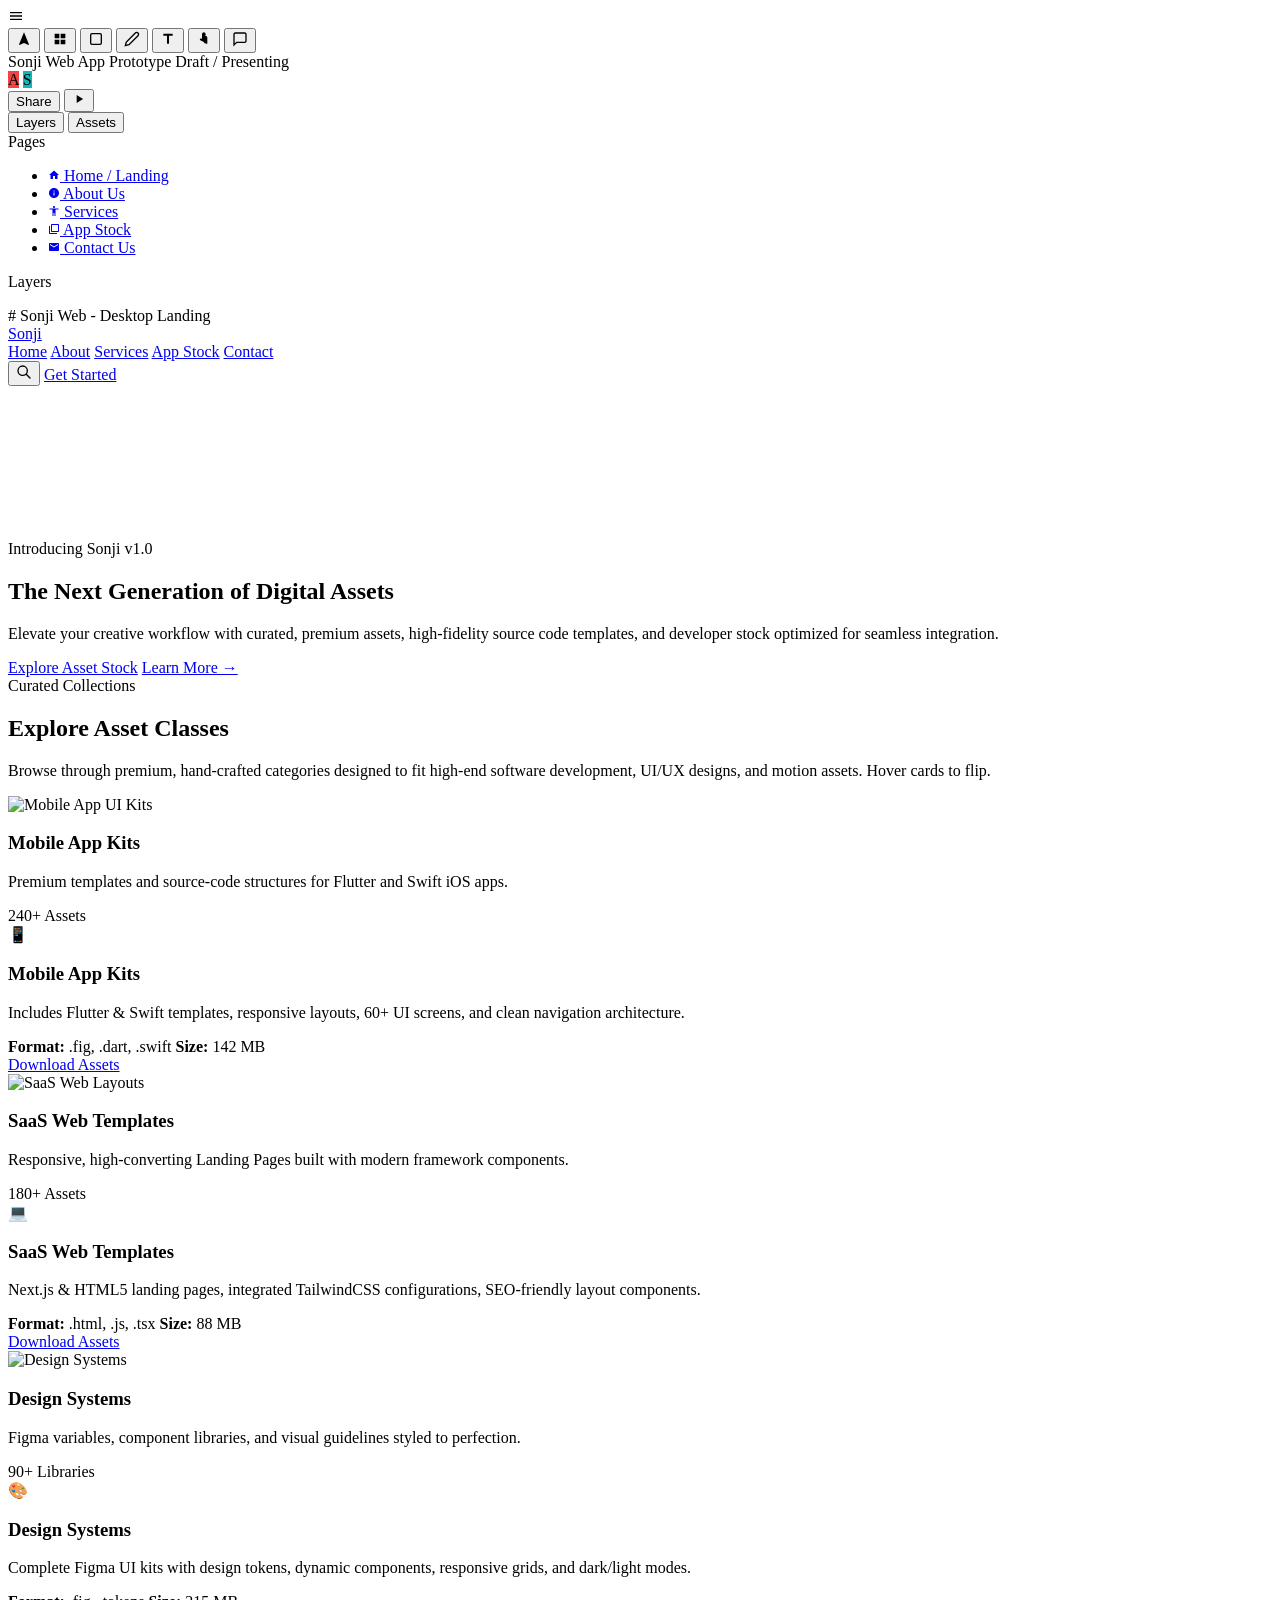
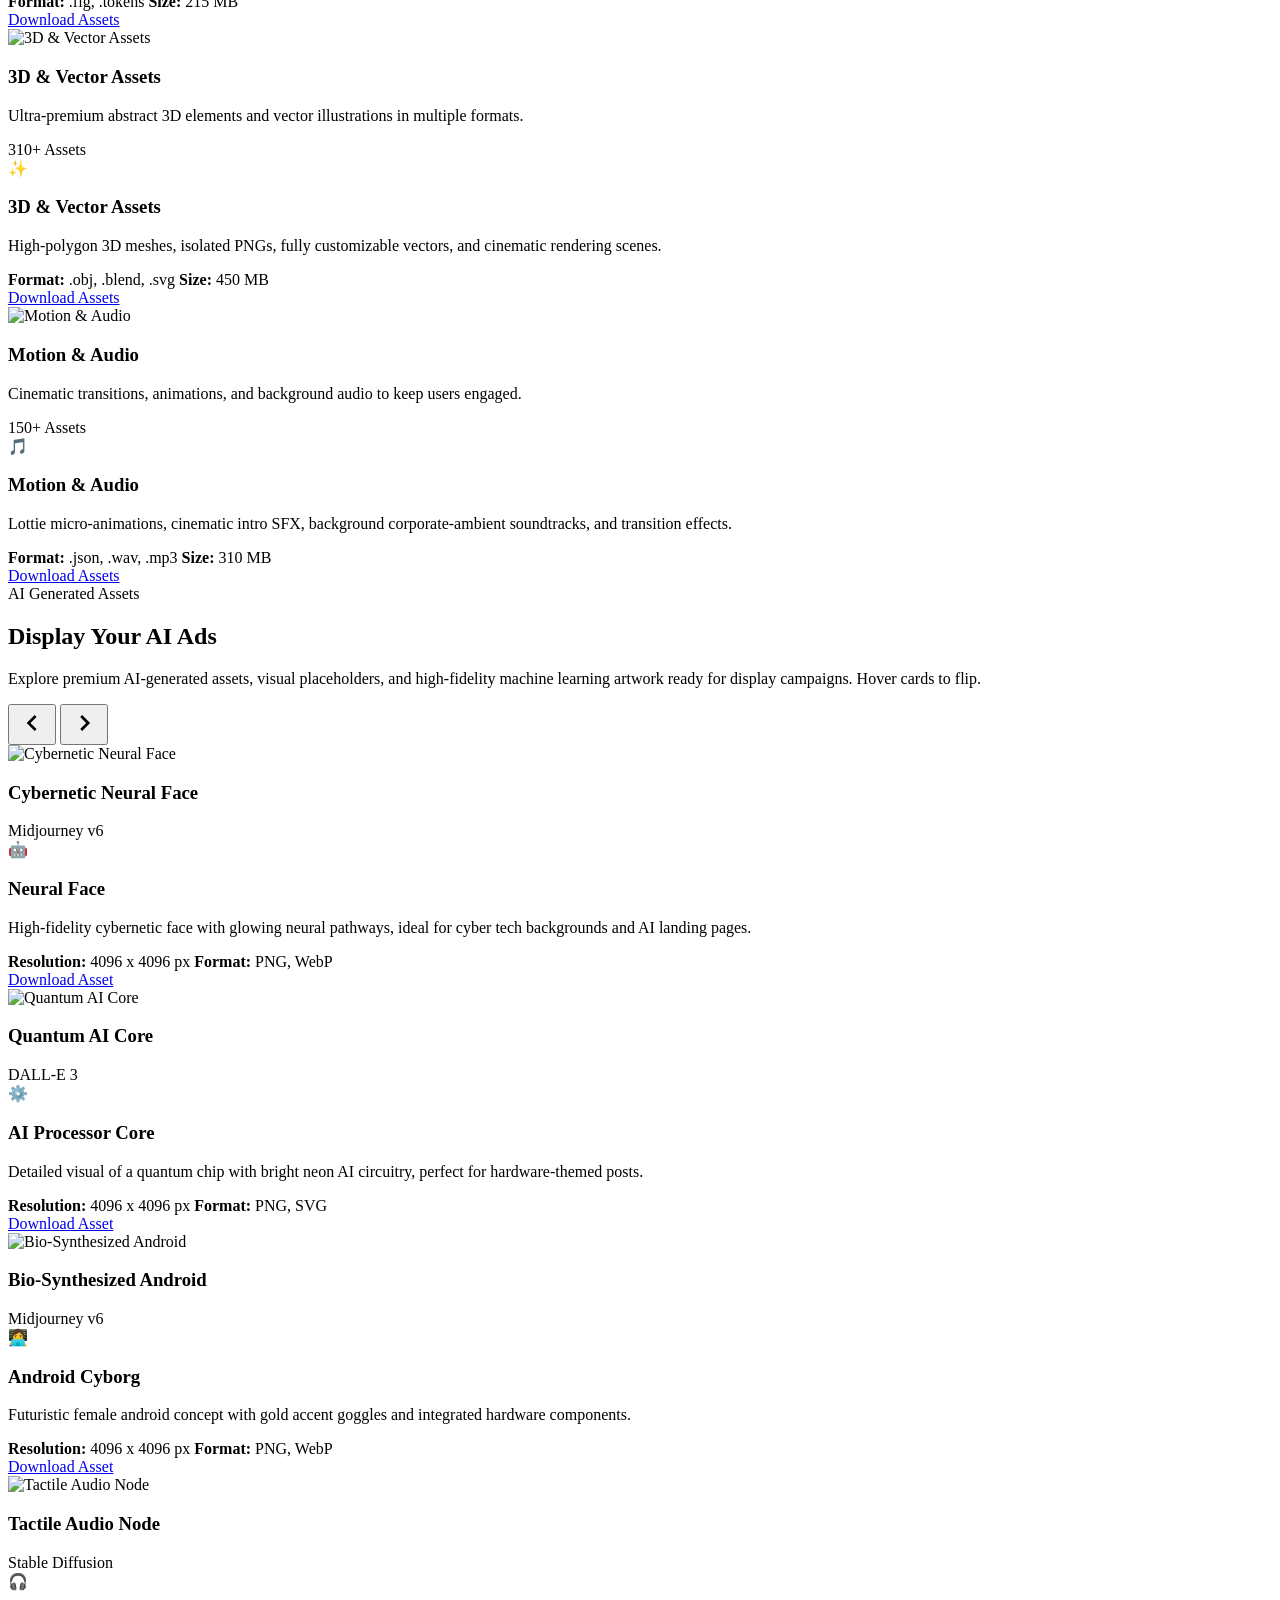
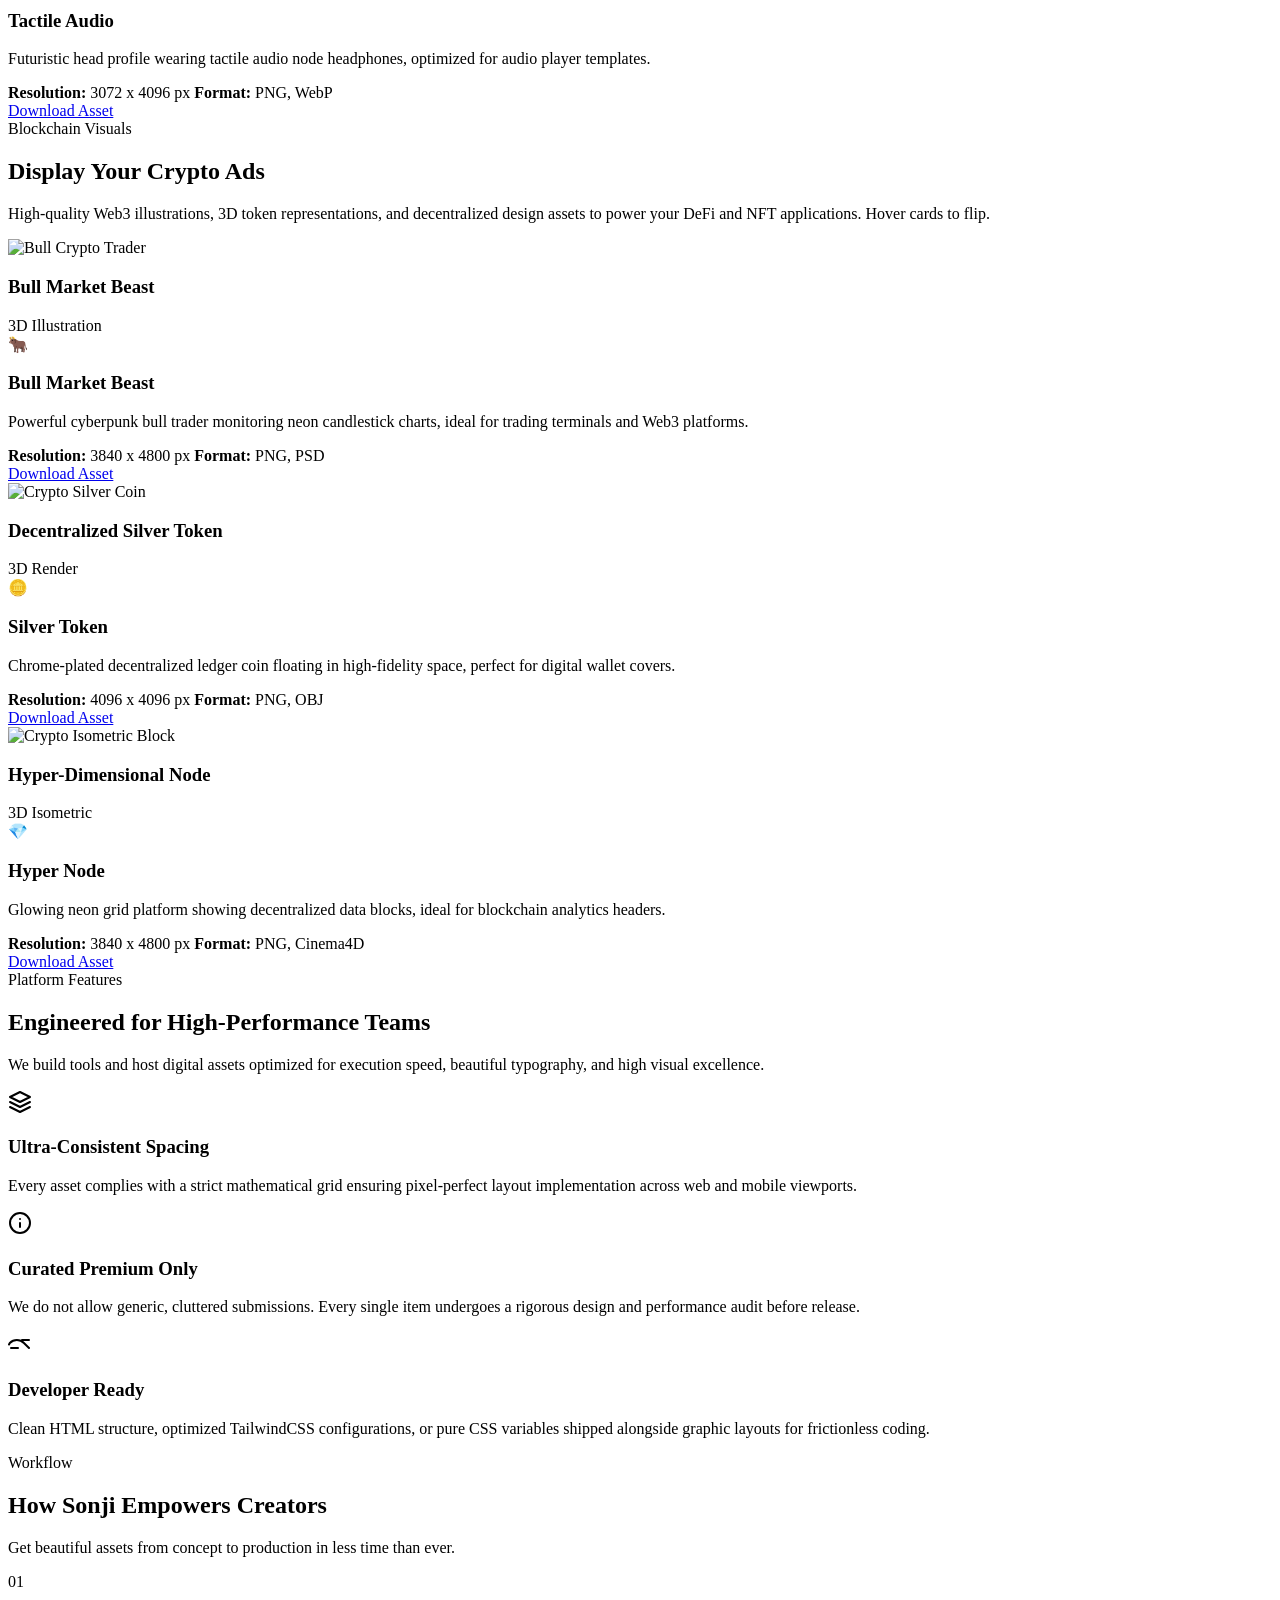
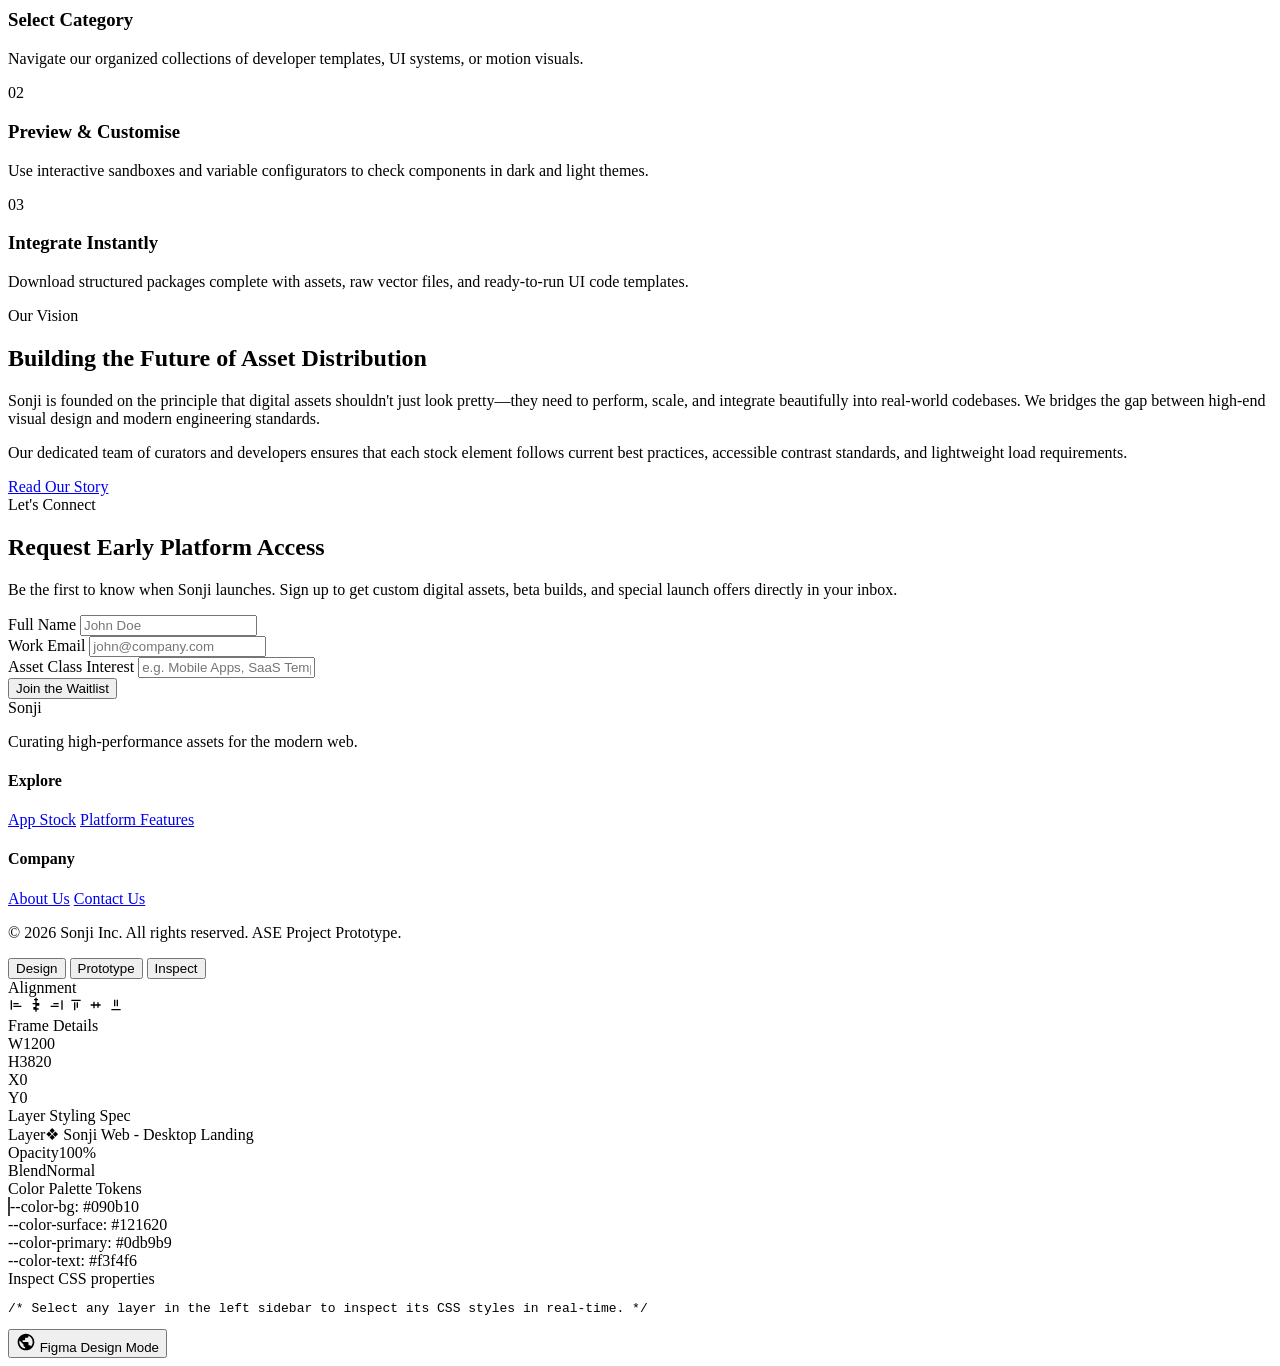
==== index.html @ d7f59715 "Add files via upload" ====
<!DOCTYPE html>
<html lang="en">
<head>
  <meta charset="UTF-8">
  <meta name="viewport" content="width=device-width, initial-scale=1.0">
  <title>Sonji — Premium Digital Stock & Asset Platform</title>
  <meta name="description" content="Sonji is a state-of-the-art digital stock and asset platform designed for modern creators, developers, and brands. Streamline your workflow with curated high-end assets.">
  <!-- Fonts -->
  <link rel="preconnect" href="https://fonts.googleapis.com">
  <link rel="preconnect" href="https://fonts.gstatic.com" crossorigin>
  <link href="https://fonts.googleapis.com/css2?family=Inter:wght@300;400;500;600&family=Outfit:wght@400;500;600;700&display=swap" rel="stylesheet">
  <!-- Stylesheet -->
  <link rel="stylesheet" href="assets/css/main.css">
</head>
<body>

  <!-- Figma Canvas Mode Container -->
  <div id="figma-container" class="figma-mode-disabled">
    
    <!-- Figma Top Toolbar -->
    <div class="figma-toolbar">
      <div class="figma-toolbar-left">
        <div class="figma-menu-icon" title="Main Menu">
          <svg viewBox="0 0 24 24" width="16" height="16" fill="currentColor"><path d="M3 18h18v-2H3v2zm0-5h18v-2H3v2zm0-7v2h18V6H3z"/></svg>
        </div>
        <div class="figma-tools">
          <button class="tool-btn active" title="Move (V)">
            <svg viewBox="0 0 24 24" width="16" height="16" fill="currentColor"><path d="M12 2L4.5 20.29l.71.71L12 18l6.79 3 .71-.71L12 2z"/></svg>
          </button>
          <button class="tool-btn" title="Region / Frame (F)">
            <svg viewBox="0 0 24 24" width="16" height="16" fill="currentColor"><path d="M4 4h7v7H4zm9 0h7v7h-7zm0 9h7v7h-7zm-9 0h7v7H4z"/></svg>
          </button>
          <button class="tool-btn" title="Rectangle (R)">
            <svg viewBox="0 0 24 24" width="16" height="16" stroke="currentColor" stroke-width="2" fill="none"><rect x="4" y="4" width="16" height="16" rx="2"/></svg>
          </button>
          <button class="tool-btn" title="Pen (P)">
            <svg viewBox="0 0 24 24" width="16" height="16" stroke="currentColor" stroke-width="2" fill="none"><path d="M17 3a2.828 2.828 0 1 1 4 4L7.5 20.5 2 22l1.5-5.5L17 3z"/></svg>
          </button>
          <button class="tool-btn" title="Text (T)">
            <svg viewBox="0 0 24 24" width="16" height="16" fill="currentColor"><path d="M5 4v3h5.5v12h3V7H19V4H5z"/></svg>
          </button>
          <button class="tool-btn" title="Hand (H)">
            <svg viewBox="0 0 24 24" width="16" height="16" fill="currentColor"><path d="M12 2a3 3 0 0 0-3 3v6.75l-1.25-.42a1.5 1.5 0 0 0-1.78.65 1.5 1.5 0 0 0 .53 2l4.5 2A6 6 0 0 0 17 19v-9a3 3 0 0 0-3-3 3 3 0 0 0-.25.01A3 3 0 0 0 12 2z"/></svg>
          </button>
          <button class="tool-btn" title="Add Comment (C)">
            <svg viewBox="0 0 24 24" width="16" height="16" stroke="currentColor" stroke-width="2" fill="none"><path d="M21 15a2 2 0 0 1-2 2H7l-4 4V5a2 2 0 0 1 2-2h14a2 2 0 0 1 2 2z"/></svg>
          </button>
        </div>
      </div>
      <div class="figma-toolbar-center">
        <span class="file-name">Sonji Web App Prototype</span>
        <span class="file-status">Draft / Presenting</span>
      </div>
      <div class="figma-toolbar-right">
        <div class="user-avatars">
          <span class="avatar-circle" style="background-color: #ef4444;">A</span>
          <span class="avatar-circle" style="background-color: #0db9b9;">S</span>
        </div>
        <button class="figma-btn share-btn">Share</button>
        <button class="figma-btn play-btn" id="play-mode-btn" title="Return to Live Site View">
          <svg viewBox="0 0 24 24" width="14" height="14" fill="currentColor"><path d="M8 5v14l11-7z"/></svg>
        </button>
      </div>
    </div>

    <!-- Figma Workspace -->
    <div class="figma-workspace">
      <!-- Left Sidebar: Layers & Pages -->
      <aside class="figma-sidebar left-sidebar">
        <div class="sidebar-tabs">
          <button class="tab-btn active">Layers</button>
          <button class="tab-btn">Assets</button>
        </div>
        <div class="sidebar-content">
          <div class="pages-list-container">
            <div class="sidebar-header">Pages</div>
            <ul class="pages-list">
              <li>
                <a href="index.html" class="page-link active">
                  <svg viewBox="0 0 24 24" width="12" height="12" fill="currentColor"><path d="M10 20v-6h4v6h5v-8h3L12 3 2 12h3v8z"/></svg>
                  Home / Landing
                </a>
              </li>
              <li>
                <a href="about.html" class="page-link">
                  <svg viewBox="0 0 24 24" width="12" height="12" fill="currentColor"><path d="M12 2C6.48 2 2 6.48 2 12s4.48 10 10 10 10-4.48 10-10S17.52 2 12 2zm1 15h-2v-6h2v6zm0-8h-2V7h2v2z"/></svg>
                  About Us
                </a>
              </li>
              <li>
                <a href="services.html" class="page-link">
                  <svg viewBox="0 0 24 24" width="12" height="12" fill="currentColor"><path d="M12 2c1.1 0 2 .9 2 2s-.9 2-2 2-2-.9-2-2 .9-2 2-2zm9 7h-6v13h-2v-6h-2v6H9V9H3V7h18v2z"/></svg>
                  Services
                </a>
              </li>
              <li>
                <a href="categories.html" class="page-link">
                  <svg viewBox="0 0 24 24" width="12" height="12" fill="currentColor"><path d="M4 6H2v14c0 1.1.9 2 2 2h14v-2H4V6zm16-4H8c-1.1 0-2 .9-2 2v12c0 1.1.9 2 2 2h12c1.1 0 2-.9 2-2V4c0-1.1-.9-2-2-2zm0 14H8V4h12v12z"/></svg>
                  App Stock
                </a>
              </li>
              <li>
                <a href="contact.html" class="page-link">
                  <svg viewBox="0 0 24 24" width="12" height="12" fill="currentColor"><path d="M20 4H4c-1.1 0-1.99.9-1.99 2L2 18c0 1.1.9 2 2 2h16c1.1 0 2-.9 2-2V6c0-1.1-.9-2-2-2zm0 4l-8 5-8-5V6l8 5 8-5v2z"/></svg>
                  Contact Us
                </a>
              </li>
            </ul>
          </div>
          
          <div class="layers-list-container">
            <div class="sidebar-header">Layers</div>
            <ul class="layers-list" id="layers-list">
              <!-- Rendered dynamically by javascript -->
            </ul>
          </div>
        </div>
      </aside>

      <!-- Central Figma Canvas Area -->
      <main class="figma-canvas" id="figma-canvas">
        <div class="canvas-grid-overlay"></div>
        
        <!-- Figma Frame Node -->
        <div class="figma-frame-node" id="desktop-frame">
          <div class="figma-frame-label">
            <span class="frame-icon">#</span>
            <span class="frame-text">Sonji Web - Desktop Landing</span>
          </div>
          
          <!-- Web Viewport inside the Figma frame -->
          <div class="website-viewport">

            <!-- Header -->
            <header>
              <div class="container nav-container">
                <div class="logo">
                  <a href="index.html" class="logo-link">
                    <span class="logo-dot"></span>
                    Sonji
                  </a>
                </div>
                <nav>
                  <a href="index.html" class="active">Home</a>
                  <a href="about.html">About</a>
                  <a href="services.html">Services</a>
                  <a href="categories.html">App Stock</a>
                  <a href="contact.html">Contact</a>
                </nav>
                <div class="header-actions">
                  <button class="btn btn-secondary btn-sm search-btn" aria-label="Search">
                    <svg class="icon" viewBox="0 0 24 24" width="16" height="16"><path fill="none" stroke="currentColor" stroke-linecap="round" stroke-linejoin="round" stroke-width="2" d="m21 21-6-6m2-5a7 7 0 1 1-14 0 7 7 0 0 1 14 0Z"/></svg>
                  </button>
                  <a href="contact.html" class="btn btn-sm">Get Started</a>
                </div>
              </div>
            </header>

            <!-- Hero Section -->
            <section class="hero-section" id="hero-section">
              <div class="hero-sticky-container">
                <canvas id="exploded-canvas" class="hero-canvas-bg"></canvas>
                <div class="hero-overlay"></div>
                <div class="container hero-container">
                  <span class="badge">Introducing Sonji v1.0</span>
                  <h1 class="hero-title">The Next Generation of Digital Assets</h1>
                  <p class="hero-subtitle">Elevate your creative workflow with curated, premium assets, high-fidelity source code templates, and developer stock optimized for seamless integration.</p>
                  <div class="hero-ctas">
                    <a href="categories.html" class="btn">Explore Asset Stock</a>
                    <a href="about.html" class="btn btn-secondary">Learn More &rarr;</a>
                  </div>
                </div>
              </div>
            </section>


            <!-- Category Section (3D Flippable Cards) -->
            <section id="categories" class="categories-section">
              <div class="container">
                <div class="section-header">
                  <span class="section-tag">Curated Collections</span>
                  <h2>Explore Asset Classes</h2>
                  <p class="section-desc">Browse through premium, hand-crafted categories designed to fit high-end software development, UI/UX designs, and motion assets. <span class="accent-text">Hover cards to flip.</span></p>
                </div>
                
                <div class="categories-grid">
                  <!-- Card 1 -->
                  <div class="category-card flip-card">
                    <div class="flip-card-inner">
                      <div class="flip-card-front">
                        <div class="card-img-wrapper">
                          <img src="assets/images/cat_card_1.png" alt="Mobile App UI Kits">
                        </div>
                        <div class="card-content">
                          <h3>Mobile App Kits</h3>
                          <p>Premium templates and source-code structures for Flutter and Swift iOS apps.</p>
                          <span class="card-badge">240+ Assets</span>
                        </div>
                      </div>
                      <div class="flip-card-back">
                        <div class="back-content">
                          <div class="back-icon">📱</div>
                          <h3>Mobile App Kits</h3>
                          <p class="back-details">Includes Flutter & Swift templates, responsive layouts, 60+ UI screens, and clean navigation architecture.</p>
                          <div class="back-stats">
                            <span><strong>Format:</strong> .fig, .dart, .swift</span>
                            <span><strong>Size:</strong> 142 MB</span>
                          </div>
                          <a href="contact.html" class="btn btn-sm">Download Assets</a>
                        </div>
                      </div>
                    </div>
                  </div>
                  
                  <!-- Card 2 -->
                  <div class="category-card flip-card">
                    <div class="flip-card-inner">
                      <div class="flip-card-front">
                        <div class="card-img-wrapper">
                          <img src="assets/images/cat_card_2.png" alt="SaaS Web Layouts">
                        </div>
                        <div class="card-content">
                          <h3>SaaS Web Templates</h3>
                          <p>Responsive, high-converting Landing Pages built with modern framework components.</p>
                          <span class="card-badge">180+ Assets</span>
                        </div>
                      </div>
                      <div class="flip-card-back">
                        <div class="back-content">
                          <div class="back-icon">💻</div>
                          <h3>SaaS Web Templates</h3>
                          <p class="back-details">Next.js & HTML5 landing pages, integrated TailwindCSS configurations, SEO-friendly layout components.</p>
                          <div class="back-stats">
                            <span><strong>Format:</strong> .html, .js, .tsx</span>
                            <span><strong>Size:</strong> 88 MB</span>
                          </div>
                          <a href="contact.html" class="btn btn-sm">Download Assets</a>
                        </div>
                      </div>
                    </div>
                  </div>
                  
                  <!-- Card 3 -->
                  <div class="category-card flip-card">
                    <div class="flip-card-inner">
                      <div class="flip-card-front">
                        <div class="card-img-wrapper">
                          <img src="assets/images/cat_card_3.png" alt="Design Systems">
                        </div>
                        <div class="card-content">
                          <h3>Design Systems</h3>
                          <p>Figma variables, component libraries, and visual guidelines styled to perfection.</p>
                          <span class="card-badge">90+ Libraries</span>
                        </div>
                      </div>
                      <div class="flip-card-back">
                        <div class="back-content">
                          <div class="back-icon">🎨</div>
                          <h3>Design Systems</h3>
                          <p class="back-details">Complete Figma UI kits with design tokens, dynamic components, responsive grids, and dark/light modes.</p>
                          <div class="back-stats">
                            <span><strong>Format:</strong> .fig, .tokens</span>
                            <span><strong>Size:</strong> 215 MB</span>
                          </div>
                          <a href="contact.html" class="btn btn-sm">Download Assets</a>
                        </div>
                      </div>
                    </div>
                  </div>
                  
                  <!-- Card 4 -->
                  <div class="category-card flip-card">
                    <div class="flip-card-inner">
                      <div class="flip-card-front">
                        <div class="card-img-wrapper">
                          <img src="assets/images/cat_card_4.png" alt="3D & Vector Assets">
                        </div>
                        <div class="card-content">
                          <h3>3D & Vector Assets</h3>
                          <p>Ultra-premium abstract 3D elements and vector illustrations in multiple formats.</p>
                          <span class="card-badge">310+ Assets</span>
                        </div>
                      </div>
                      <div class="flip-card-back">
                        <div class="back-content">
                          <div class="back-icon">✨</div>
                          <h3>3D & Vector Assets</h3>
                          <p class="back-details">High-polygon 3D meshes, isolated PNGs, fully customizable vectors, and cinematic rendering scenes.</p>
                          <div class="back-stats">
                            <span><strong>Format:</strong> .obj, .blend, .svg</span>
                            <span><strong>Size:</strong> 450 MB</span>
                          </div>
                          <a href="contact.html" class="btn btn-sm">Download Assets</a>
                        </div>
                      </div>
                    </div>
                  </div>

                  <!-- Card 5 -->
                  <div class="category-card flip-card">
                    <div class="flip-card-inner">
                      <div class="flip-card-front">
                        <div class="card-img-wrapper">
                          <img src="assets/images/cat_card_5.png" alt="Motion & Audio">
                        </div>
                        <div class="card-content">
                          <h3>Motion & Audio</h3>
                          <p>Cinematic transitions, animations, and background audio to keep users engaged.</p>
                          <span class="card-badge">150+ Assets</span>
                        </div>
                      </div>
                      <div class="flip-card-back">
                        <div class="back-content">
                          <div class="back-icon">🎵</div>
                          <h3>Motion & Audio</h3>
                          <p class="back-details">Lottie micro-animations, cinematic intro SFX, background corporate-ambient soundtracks, and transition effects.</p>
                          <div class="back-stats">
                            <span><strong>Format:</strong> .json, .wav, .mp3</span>
                            <span><strong>Size:</strong> 310 MB</span>
                          </div>
                          <a href="contact.html" class="btn btn-sm">Download Assets</a>
                        </div>
                      </div>
                    </div>
                  </div>
                </div>
              </div>
            </section>

            <!-- AI Ads Showcase Section -->
            <section id="ai-ads-section" class="ai-ads-section">
              <div class="container">
                <div class="section-header">
                  <span class="section-tag">AI Generated Assets</span>
                  <h2>Display Your AI Ads</h2>
                  <p class="section-desc">Explore premium AI-generated assets, visual placeholders, and high-fidelity machine learning artwork ready for display campaigns. <span class="accent-text">Hover cards to flip.</span></p>
                </div>

                <div class="carousel-wrapper" id="ai-carousel">
                  <button class="carousel-btn prev-btn" aria-label="Previous">
                    <svg viewBox="0 0 24 24" width="32" height="32" fill="currentColor"><path d="M15.41 7.41L14 6l-6 6 6 6 1.41-1.41L10.83 12z"/></svg>
                  </button>
                  <button class="carousel-btn next-btn" aria-label="Next">
                    <svg viewBox="0 0 24 24" width="32" height="32" fill="currentColor"><path d="M10.59 6L9.17 7.41 13.58 12l-4.41 4.59L10.59 18l6-6z"/></svg>
                  </button>
                  <div class="carousel-track">
                  <!-- Card 1 -->
                  <div class="carousel-slide">
                    <div class="ad-card flip-card">
                    <div class="flip-card-inner">
                      <div class="flip-card-front">
                        <div class="ad-img-wrapper">
                          <img src="assets/images/ai_ad_1.png" alt="Cybernetic Neural Face">
                        </div>
                        <div class="ad-content">
                          <h3>Cybernetic Neural Face</h3>
                          <span class="card-badge">Midjourney v6</span>
                        </div>
                      </div>
                      <div class="flip-card-back">
                        <div class="back-content">
                          <div class="back-icon">🤖</div>
                          <h3>Neural Face</h3>
                          <p class="back-details">High-fidelity cybernetic face with glowing neural pathways, ideal for cyber tech backgrounds and AI landing pages.</p>
                          <div class="back-stats">
                            <span><strong>Resolution:</strong> 4096 x 4096 px</span>
                            <span><strong>Format:</strong> PNG, WebP</span>
                          </div>
                          <a href="contact.html" class="btn btn-sm">Download Asset</a>
                        </div>
                      </div>
                    </div>
                  </div>

                  </div>
                  <!-- Card 2 -->
                  <div class="carousel-slide">
                    <div class="ad-card flip-card">
                    <div class="flip-card-inner">
                      <div class="flip-card-front">
                        <div class="ad-img-wrapper">
                          <img src="assets/images/ai_ad_2.png" alt="Quantum AI Core">
                        </div>
                        <div class="ad-content">
                          <h3>Quantum AI Core</h3>
                          <span class="card-badge">DALL-E 3</span>
                        </div>
                      </div>
                      <div class="flip-card-back">
                        <div class="back-content">
                          <div class="back-icon">⚙️</div>
                          <h3>AI Processor Core</h3>
                          <p class="back-details">Detailed visual of a quantum chip with bright neon AI circuitry, perfect for hardware-themed posts.</p>
                          <div class="back-stats">
                            <span><strong>Resolution:</strong> 4096 x 4096 px</span>
                            <span><strong>Format:</strong> PNG, SVG</span>
                          </div>
                          <a href="contact.html" class="btn btn-sm">Download Asset</a>
                        </div>
                      </div>
                    </div>
                  </div>

                  </div>
                  <!-- Card 3 -->
                  <div class="carousel-slide">
                    <div class="ad-card flip-card">
                    <div class="flip-card-inner">
                      <div class="flip-card-front">
                        <div class="ad-img-wrapper">
                          <img src="assets/images/ai_ad_3.png" alt="Bio-Synthesized Android">
                        </div>
                        <div class="ad-content">
                          <h3>Bio-Synthesized Android</h3>
                          <span class="card-badge">Midjourney v6</span>
                        </div>
                      </div>
                      <div class="flip-card-back">
                        <div class="back-content">
                          <div class="back-icon">👩‍💻</div>
                          <h3>Android Cyborg</h3>
                          <p class="back-details">Futuristic female android concept with gold accent goggles and integrated hardware components.</p>
                          <div class="back-stats">
                            <span><strong>Resolution:</strong> 4096 x 4096 px</span>
                            <span><strong>Format:</strong> PNG, WebP</span>
                          </div>
                          <a href="contact.html" class="btn btn-sm">Download Asset</a>
                        </div>
                      </div>
                    </div>
                  </div>

                  </div>
                  <!-- Card 4 -->
                  <div class="carousel-slide">
                    <div class="ad-card flip-card">
                    <div class="flip-card-inner">
                      <div class="flip-card-front">
                        <div class="ad-img-wrapper">
                          <img src="assets/images/ai_ad_4.png" alt="Tactile Audio Node">
                        </div>
                        <div class="ad-content">
                          <h3>Tactile Audio Node</h3>
                          <span class="card-badge">Stable Diffusion</span>
                        </div>
                      </div>
                      <div class="flip-card-back">
                        <div class="back-content">
                          <div class="back-icon">🎧</div>
                          <h3>Tactile Audio</h3>
                          <p class="back-details">Futuristic head profile wearing tactile audio node headphones, optimized for audio player templates.</p>
                          <div class="back-stats">
                            <span><strong>Resolution:</strong> 3072 x 4096 px</span>
                            <span><strong>Format:</strong> PNG, WebP</span>
                          </div>
                          <a href="contact.html" class="btn btn-sm">Download Asset</a>
                        </div>
                      </div>
                    </div>
                  </div>
                  </div>
                </div>
              </div>
            </section>

            <!-- Crypto Ads Showcase Section -->
            <section id="crypto-ads-section" class="crypto-ads-section">
              <div class="container">
                <div class="section-header">
                  <span class="section-tag">Blockchain Visuals</span>
                  <h2>Display Your Crypto Ads</h2>
                  <p class="section-desc">High-quality Web3 illustrations, 3D token representations, and decentralized design assets to power your DeFi and NFT applications. <span class="accent-text">Hover cards to flip.</span></p>
                </div>

                <div class="marquee-wrapper" id="crypto-marquee">
                  <div class="marquee-track">
                  <!-- Card 1 -->
                  <div class="ad-card flip-card">
                    <div class="flip-card-inner">
                      <div class="flip-card-front">
                        <div class="ad-img-wrapper">
                          <img src="assets/images/crypto_ad_1.png" alt="Bull Crypto Trader">
                        </div>
                        <div class="ad-content">
                          <h3>Bull Market Beast</h3>
                          <span class="card-badge">3D Illustration</span>
                        </div>
                      </div>
                      <div class="flip-card-back">
                        <div class="back-content">
                          <div class="back-icon">🐂</div>
                          <h3>Bull Market Beast</h3>
                          <p class="back-details">Powerful cyberpunk bull trader monitoring neon candlestick charts, ideal for trading terminals and Web3 platforms.</p>
                          <div class="back-stats">
                            <span><strong>Resolution:</strong> 3840 x 4800 px</span>
                            <span><strong>Format:</strong> PNG, PSD</span>
                          </div>
                          <a href="contact.html" class="btn btn-sm">Download Asset</a>
                        </div>
                      </div>
                    </div>
                  </div>

                  <!-- Card 2 -->
                  <div class="ad-card flip-card">
                    <div class="flip-card-inner">
                      <div class="flip-card-front">
                        <div class="ad-img-wrapper">
                          <img src="assets/images/crypto_ad_2.png" alt="Crypto Silver Coin">
                        </div>
                        <div class="ad-content">
                          <h3>Decentralized Silver Token</h3>
                          <span class="card-badge">3D Render</span>
                        </div>
                      </div>
                      <div class="flip-card-back">
                        <div class="back-content">
                          <div class="back-icon">🪙</div>
                          <h3>Silver Token</h3>
                          <p class="back-details">Chrome-plated decentralized ledger coin floating in high-fidelity space, perfect for digital wallet covers.</p>
                          <div class="back-stats">
                            <span><strong>Resolution:</strong> 4096 x 4096 px</span>
                            <span><strong>Format:</strong> PNG, OBJ</span>
                          </div>
                          <a href="contact.html" class="btn btn-sm">Download Asset</a>
                        </div>
                      </div>
                    </div>
                  </div>

                  <!-- Card 3 -->
                  <div class="ad-card flip-card">
                    <div class="flip-card-inner">
                      <div class="flip-card-front">
                        <div class="ad-img-wrapper">
                          <img src="assets/images/crypto_ad_3.png" alt="Crypto Isometric Block">
                        </div>
                        <div class="ad-content">
                          <h3>Hyper-Dimensional Node</h3>
                          <span class="card-badge">3D Isometric</span>
                        </div>
                      </div>
                      <div class="flip-card-back">
                        <div class="back-content">
                          <div class="back-icon">💎</div>
                          <h3>Hyper Node</h3>
                          <p class="back-details">Glowing neon grid platform showing decentralized data blocks, ideal for blockchain analytics headers.</p>
                          <div class="back-stats">
                            <span><strong>Resolution:</strong> 3840 x 4800 px</span>
                            <span><strong>Format:</strong> PNG, Cinema4D</span>
                          </div>
                          <a href="contact.html" class="btn btn-sm">Download Asset</a>
                        </div>
                      </div>
                    </div>
                  </div>
                  </div>
                </div>
              </div>
            </section>

            <!-- Features / Services Section -->
            <section id="features-section" class="features-section">
              <div class="container">
                <div class="section-header">
                  <span class="section-tag">Platform Features</span>
                  <h2>Engineered for High-Performance Teams</h2>
                  <p class="section-desc">We build tools and host digital assets optimized for execution speed, beautiful typography, and high visual excellence.</p>
                </div>

                <div class="features-grid">
                  <!-- Feature 1 -->
                  <div class="feature-card">
                    <div class="feature-icon">
                      <svg viewBox="0 0 24 24" width="24" height="24" stroke="currentColor" stroke-width="2" fill="none" stroke-linecap="round" stroke-linejoin="round"><polygon points="12 2 2 7 12 12 22 7 12 2"></polygon><polyline points="2 17 12 22 22 17"></polyline><polyline points="2 12 12 17 22 12"></polyline></svg>
                    </div>
                    <h3>Ultra-Consistent Spacing</h3>
                    <p>Every asset complies with a strict mathematical grid ensuring pixel-perfect layout implementation across web and mobile viewports.</p>
                  </div>

                  <!-- Feature 2 -->
                  <div class="feature-card">
                    <div class="feature-icon">
                      <svg viewBox="0 0 24 24" width="24" height="24" stroke="currentColor" stroke-width="2" fill="none" stroke-linecap="round" stroke-linejoin="round"><path d="M12 22C17.5228 22 22 17.5228 22 12C22 6.47715 17.5228 2 12 2C6.47715 2 2 6.47715 2 12C2 17.5228 6.47715 22 12 22Z"></path><path d="M12 16V12"></path><path d="M12 8H12.01"></path></svg>
                    </div>
                    <h3>Curated Premium Only</h3>
                    <p>We do not allow generic, cluttered submissions. Every single item undergoes a rigorous design and performance audit before release.</p>
                  </div>

                  <!-- Feature 3 -->
                  <div class="feature-card">
                    <div class="feature-icon">
                      <svg viewBox="0 0 24 24" width="24" height="24" stroke="currentColor" stroke-width="2" fill="none" stroke-linecap="round" stroke-linejoin="round"><path d="m21 16-5.07-5.07a10 10 0 0 0-14.12 0L1 12.5"></path><path d="M10 16H3"></path><path d="M14 8h7"></path></svg>
                    </div>
                    <h3>Developer Ready</h3>
                    <p>Clean HTML structure, optimized TailwindCSS configurations, or pure CSS variables shipped alongside graphic layouts for frictionless coding.</p>
                  </div>
                </div>
              </div>
            </section>

            <!-- How It Works Section -->
            <section id="how-it-works-section" class="how-it-works-section">
              <div class="container">
                <div class="section-header">
                  <span class="section-tag">Workflow</span>
                  <h2>How Sonji Empowers Creators</h2>
                  <p class="section-desc">Get beautiful assets from concept to production in less time than ever.</p>
                </div>

                <div class="steps-flow">
                  <!-- Step 1 -->
                  <div class="step-item">
                    <div class="step-number">01</div>
                    <div class="step-info">
                      <h3>Select Category</h3>
                      <p>Navigate our organized collections of developer templates, UI systems, or motion visuals.</p>
                    </div>
                  </div>

                  <!-- Step 2 -->
                  <div class="step-item">
                    <div class="step-number">02</div>
                    <div class="step-info">
                      <h3>Preview & Customise</h3>
                      <p>Use interactive sandboxes and variable configurators to check components in dark and light themes.</p>
                    </div>
                  </div>

                  <!-- Step 3 -->
                  <div class="step-item">
                    <div class="step-number">03</div>
                    <div class="step-info">
                      <h3>Integrate Instantly</h3>
                      <p>Download structured packages complete with assets, raw vector files, and ready-to-run UI code templates.</p>
                    </div>
                  </div>
                </div>
              </div>
            </section>

            <!-- About / Info Section -->
            <section id="about-info-section" class="about-info-section">
              <div class="container info-grid">
                <div class="info-content">
                  <span class="section-tag">Our Vision</span>
                  <h2>Building the Future of Asset Distribution</h2>
                  <p>Sonji is founded on the principle that digital assets shouldn't just look pretty—they need to perform, scale, and integrate beautifully into real-world codebases. We bridges the gap between high-end visual design and modern engineering standards.</p>
                  <p>Our dedicated team of curators and developers ensures that each stock element follows current best practices, accessible contrast standards, and lightweight load requirements.</p>
                  <a href="about.html" class="btn btn-secondary">Read Our Story</a>
                </div>
                <div class="info-visual">
                  <div class="dashboard-preview">
                    <div class="db-header">
                      <span class="db-dot red"></span>
                      <span class="db-dot yellow"></span>
                      <span class="db-dot green"></span>
                    </div>
                    <div class="db-body">
                      <div class="db-line short"></div>
                      <div class="db-line long"></div>
                      <div class="db-line medium"></div>
                      <div class="db-grid">
                        <div class="db-box"></div>
                        <div class="db-box"></div>
                      </div>
                    </div>
                  </div>
                </div>
              </div>
            </section>

            <!-- Contact / Lead CTA Section -->
            <section id="contact-section" class="contact-section">
              <div class="container contact-container">
                <div class="contact-header">
                  <span class="section-tag">Let's Connect</span>
                  <h2>Request Early Platform Access</h2>
                  <p>Be the first to know when Sonji launches. Sign up to get custom digital assets, beta builds, and special launch offers directly in your inbox.</p>
                </div>

                <form class="contact-form" onsubmit="event.preventDefault(); alert('Lead Form Submissions are disabled in Phase 1.');">
                  <div class="form-row">
                    <div class="form-group">
                      <label for="name">Full Name</label>
                      <input type="text" id="name" placeholder="John Doe" required>
                    </div>
                    <div class="form-group">
                      <label for="email">Work Email</label>
                      <input type="email" id="email" placeholder="john@company.com" required>
                    </div>
                  </div>
                  <div class="form-group">
                    <label for="interest">Asset Class Interest</label>
                    <input type="text" id="interest" placeholder="e.g. Mobile Apps, SaaS Templates, Figma libraries">
                  </div>
                  <button type="submit" class="btn btn-full">Join the Waitlist</button>
                </form>
              </div>
            </section>

            <!-- Footer -->
            <footer id="footer-section">
              <div class="container footer-container">
                <div class="footer-brand">
                  <div class="logo">
                    <span class="logo-dot"></span>
                    Sonji
                  </div>
                  <p>Curating high-performance assets for the modern web.</p>
                </div>
                <div class="footer-links">
                  <div class="link-group">
                    <h4>Explore</h4>
                    <a href="categories.html">App Stock</a>
                    <a href="services.html">Platform Features</a>
                  </div>
                  <div class="link-group">
                    <h4>Company</h4>
                    <a href="about.html">About Us</a>
                    <a href="contact.html">Contact Us</a>
                  </div>
                </div>
              </div>
              <div class="footer-bottom">
                <p>&copy; 2026 Sonji Inc. All rights reserved. ASE Project Prototype.</p>
              </div>
            </footer>

          </div>
        </div>
      </main>

      <!-- Right Sidebar: Inspect & Settings -->
      <aside class="figma-sidebar right-sidebar">
        <div class="sidebar-tabs">
          <button class="tab-btn active">Design</button>
          <button class="tab-btn">Prototype</button>
          <button class="tab-btn">Inspect</button>
        </div>
        <div class="sidebar-content right-sidebar-content">
          <div class="inspect-panel">
            <div class="sidebar-header">Alignment</div>
            <div class="align-tools">
              <span class="align-icon" title="Align Left">
                <svg viewBox="0 0 24 24" width="16" height="16" fill="currentColor"><path d="M4 19h2V5H4v14zm4-4h12v-2H8v2zm0-4h8V9H8v2z"/></svg>
              </span>
              <span class="align-icon" title="Align Horizontal Centers">
                <svg viewBox="0 0 24 24" width="16" height="16" fill="currentColor"><path d="M8 19h3v3h2v-3h3v-2h-3v-4h4V9h-4V5h2V3h-2V1h-2v2H9v2h2v4H7v2h4v4H8v2z"/></svg>
              </span>
              <span class="align-icon" title="Align Right">
                <svg viewBox="0 0 24 24" width="16" height="16" fill="currentColor"><path d="M20 19h2V5h-2v14zM4 15h12v-2H4v2zm4-4h8V9H8v2z"/></svg>
              </span>
              <span class="align-icon" title="Align Top">
                <svg viewBox="0 0 24 24" width="16" height="16" fill="currentColor"><path d="M5 4v2h14V4H5zm4 4v12h2V8H9zm4 0v8h2V8h-2z"/></svg>
              </span>
              <span class="align-icon" title="Align Vertical Centers">
                <svg viewBox="0 0 24 24" width="16" height="16" fill="currentColor"><path d="M19 11h-3V8h-2v3h-4V7H8v4H4v2h4v4h2v-4h4v3h2v-3h3v-2z"/></svg>
              </span>
              <span class="align-icon" title="Align Bottom">
                <svg viewBox="0 0 24 24" width="16" height="16" fill="currentColor"><path d="M5 18h14v2H5v-2zm4-4h2V4H9v10zm4 0h2V4h-2v10z"/></svg>
              </span>
            </div>
            
            <div class="sidebar-header">Frame Details</div>
            <div class="property-grid">
              <div class="property-item"><span class="prop-label">W</span><span class="prop-val">1200</span></div>
              <div class="property-item"><span class="prop-label">H</span><span class="prop-val" id="frame-height-display">3820</span></div>
              <div class="property-item"><span class="prop-label">X</span><span class="prop-val">0</span></div>
              <div class="property-item"><span class="prop-label">Y</span><span class="prop-val">0</span></div>
            </div>

            <div class="sidebar-header">Layer Styling Spec</div>
            <div class="property-grid">
              <div class="property-item full-width"><span class="prop-label">Layer</span><span class="prop-val text-truncate" id="selected-layer-name">❖ Sonji Web - Desktop Landing</span></div>
              <div class="property-item"><span class="prop-label">Opacity</span><span class="prop-val">100%</span></div>
              <div class="property-item"><span class="prop-label">Blend</span><span class="prop-val">Normal</span></div>
            </div>

            <div class="sidebar-header">Color Palette Tokens</div>
            <div class="color-palette-list">
              <div class="color-row">
                <span class="color-swatch" style="background-color: #090b10; border: 1px solid rgba(255,255,255,0.2);"></span>
                <span class="color-label">--color-bg: #090b10</span>
              </div>
              <div class="color-row">
                <span class="color-swatch" style="background-color: #121620;"></span>
                <span class="color-label">--color-surface: #121620</span>
              </div>
              <div class="color-row">
                <span class="color-swatch" style="background-color: #0db9b9;"></span>
                <span class="color-label">--color-primary: #0db9b9</span>
              </div>
              <div class="color-row">
                <span class="color-swatch" style="background-color: #f3f4f6;"></span>
                <span class="color-label">--color-text: #f3f4f6</span>
              </div>
            </div>

            <div class="sidebar-header">Inspect CSS properties</div>
            <div class="code-spec-container">
              <pre><code class="css-spec-code" id="css-spec-content">/* Select any layer in the left sidebar to inspect its CSS styles in real-time. */</code></pre>
            </div>
          </div>
        </div>
      </aside>
    </div>
  </div>

  <!-- Persistent Floating Trigger Button to switch to Figma canvas mode -->
  <button id="figma-mode-toggle" class="figma-toggle-float" title="Switch between Figma Design View and Live Site View">
    <svg viewBox="0 0 24 24" width="20" height="20" fill="currentColor"><path d="M12 2C6.48 2 2 6.48 2 12s4.48 10 10 10 10-4.48 10-10S17.52 2 12 2zm-1 17.93c-3.95-.49-7-3.85-7-7.93 0-.62.08-1.21.21-1.79L9 15v1c0 1.1.9 2 2 2v1.93zm6.9-2.54c-.26-.81-1-1.39-1.9-1.39h-1v-3c0-.55-.45-1-1-1H8v-2h2c.55 0 1-.45 1-1V7h2c1.1 0 2-.9 2-2v-.41c2.93 1.19 5 4.06 5 7.41 0 2.08-.8 3.97-2.1 5.39z"/></svg>
    <span>Figma Design Mode</span>
  </button>

  <!-- Script -->
  <script src="assets/js/script.js"></script>
</body>
</html>
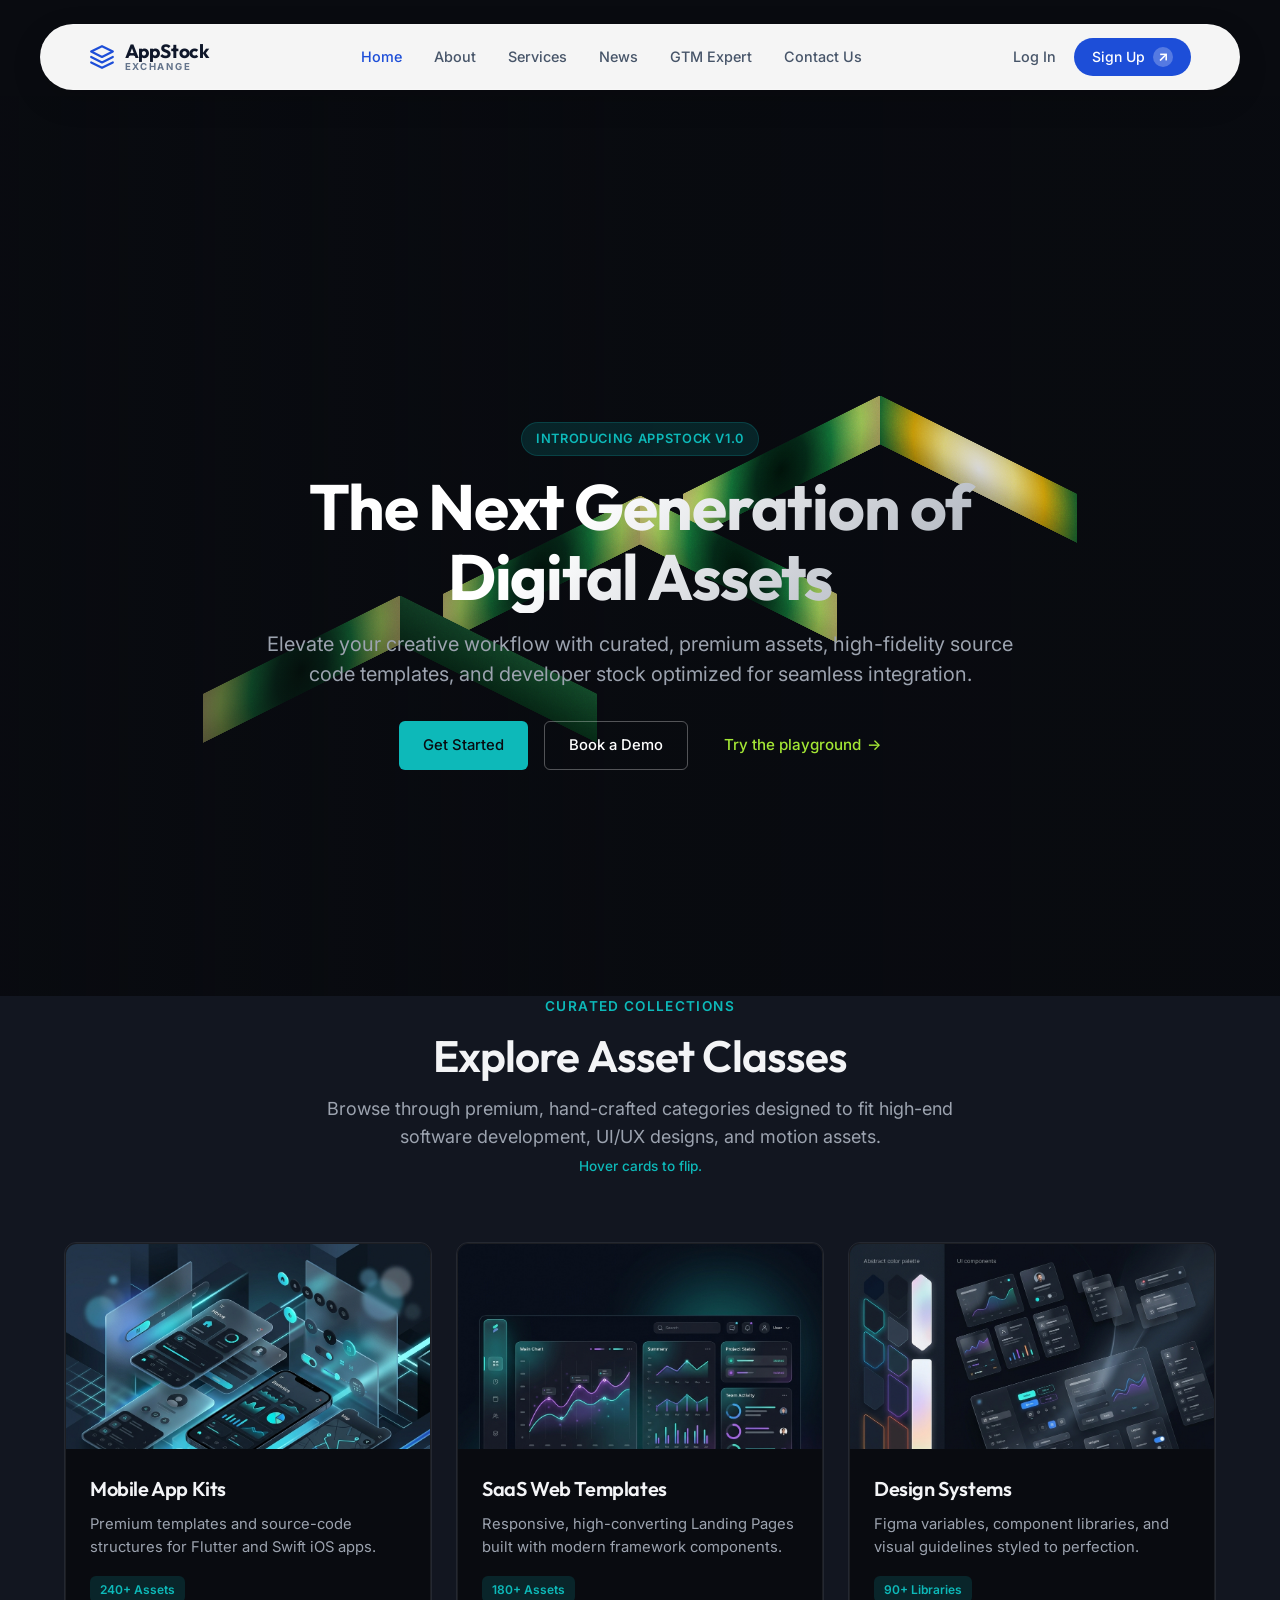
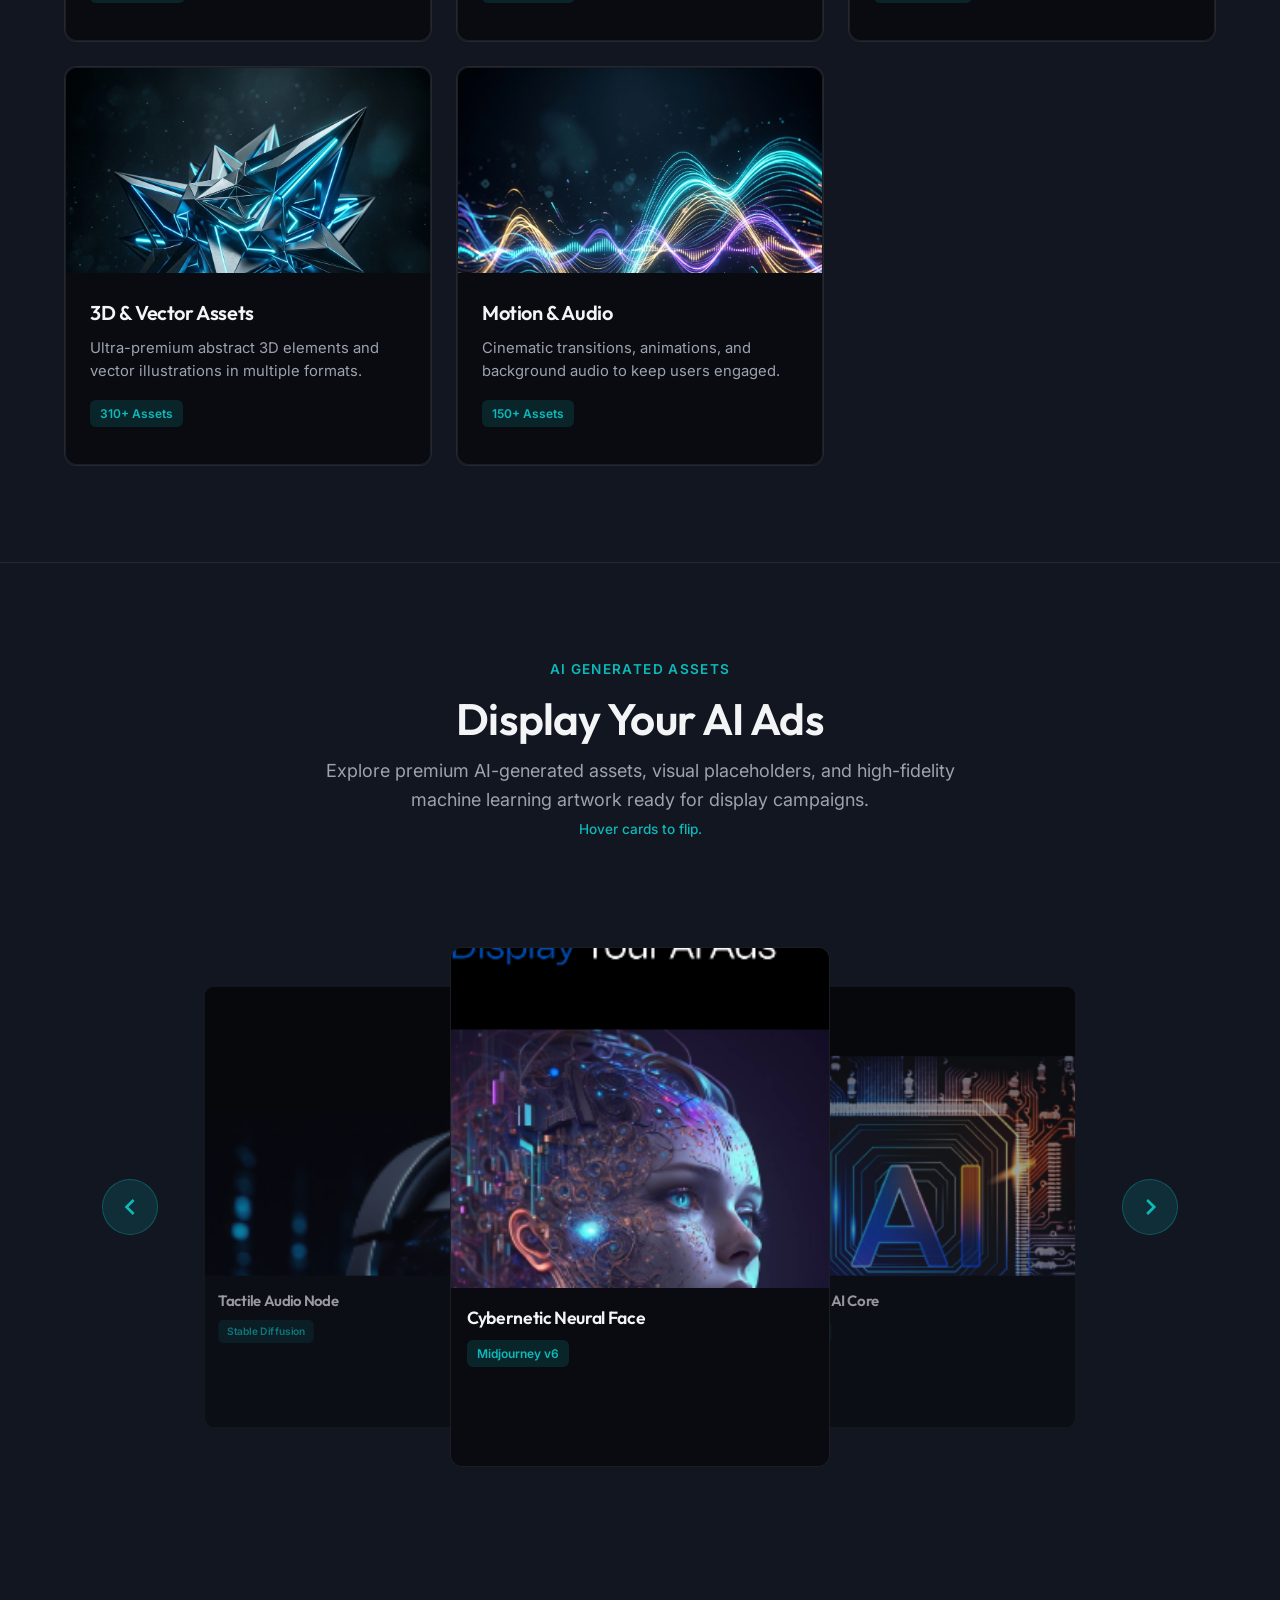
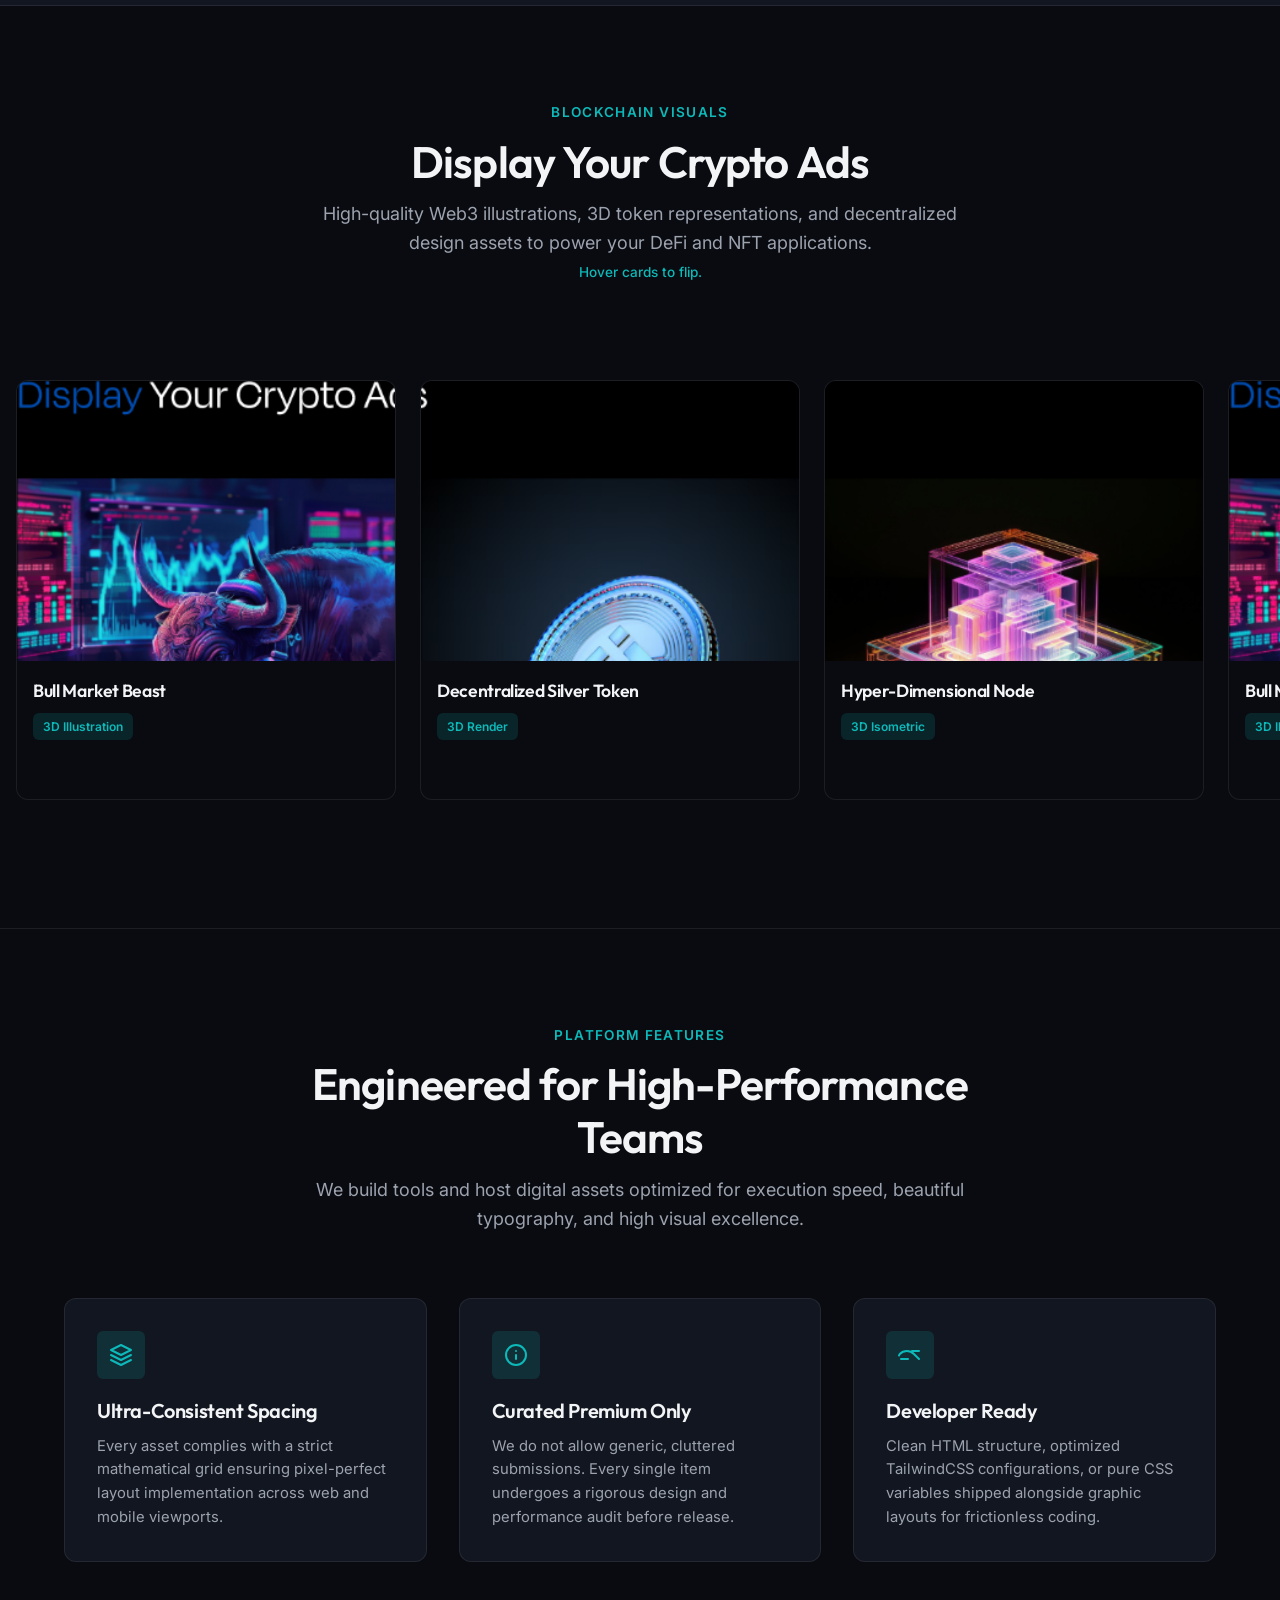
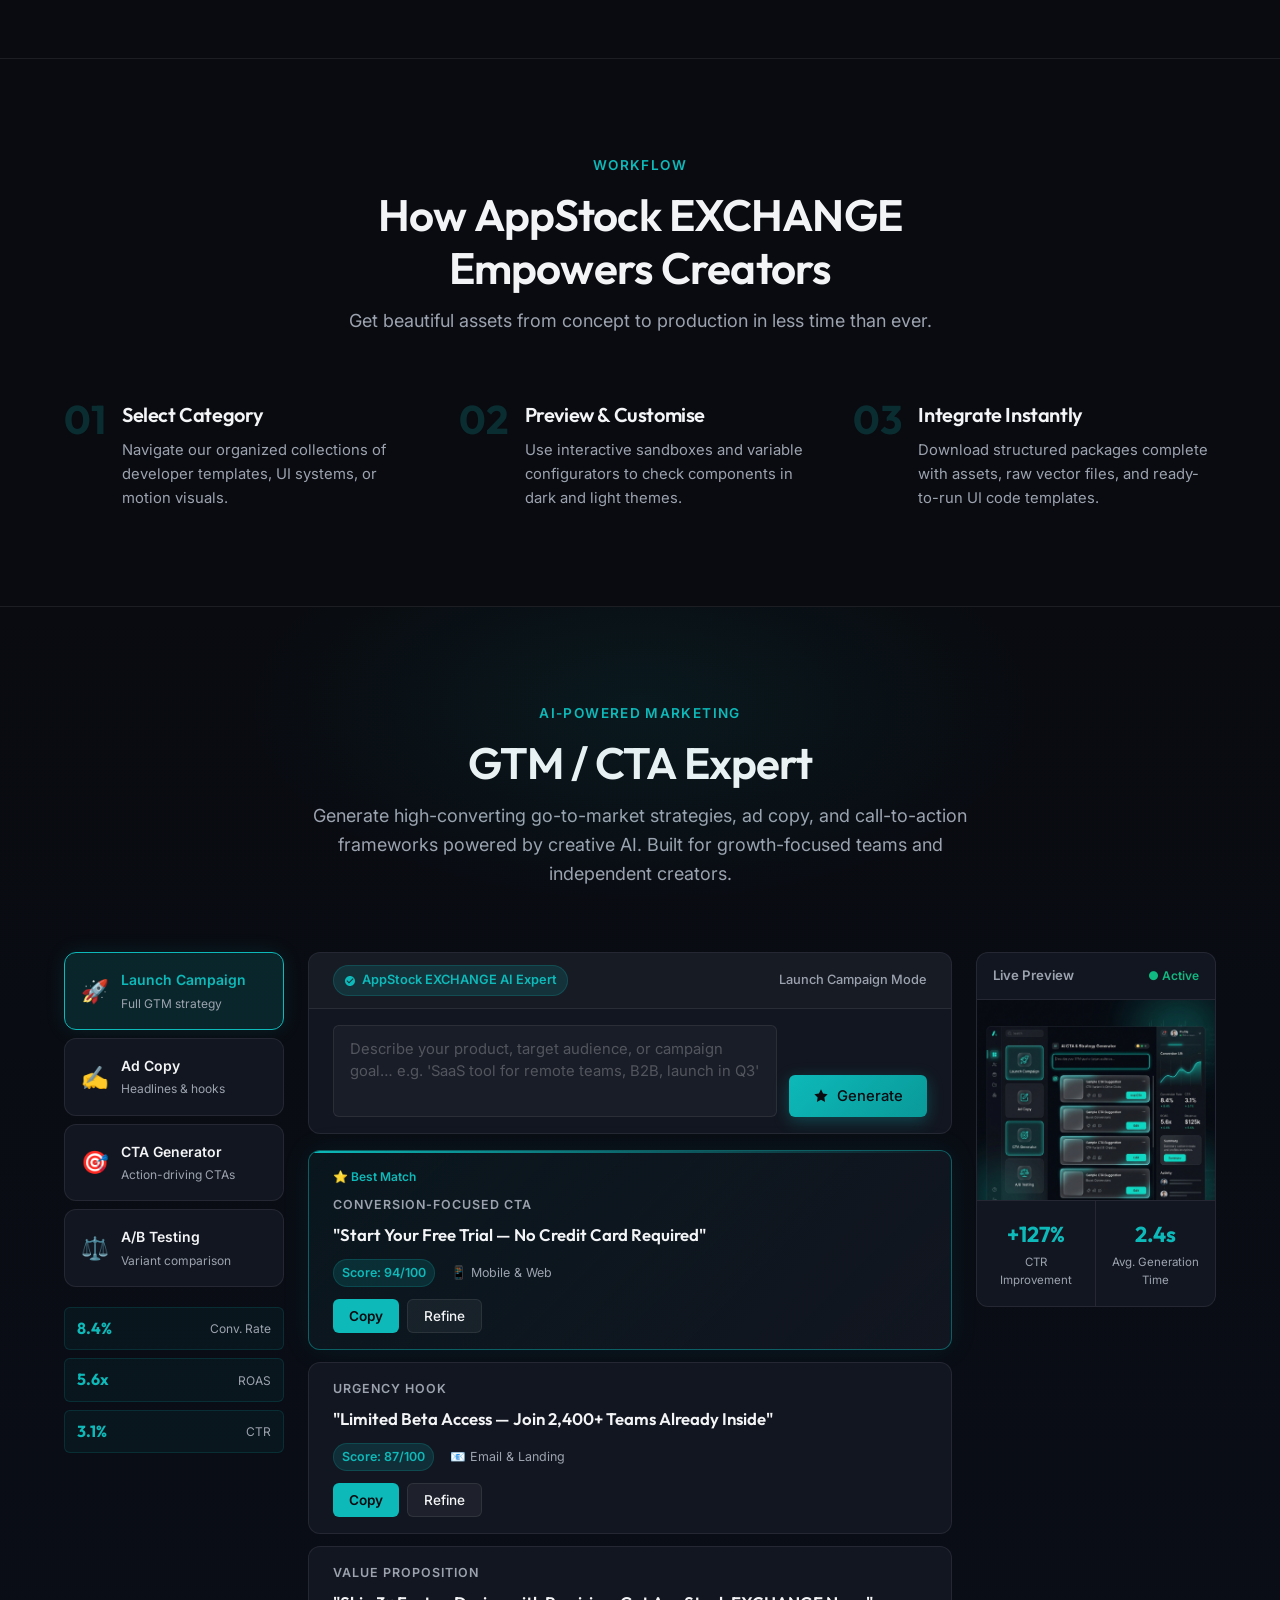
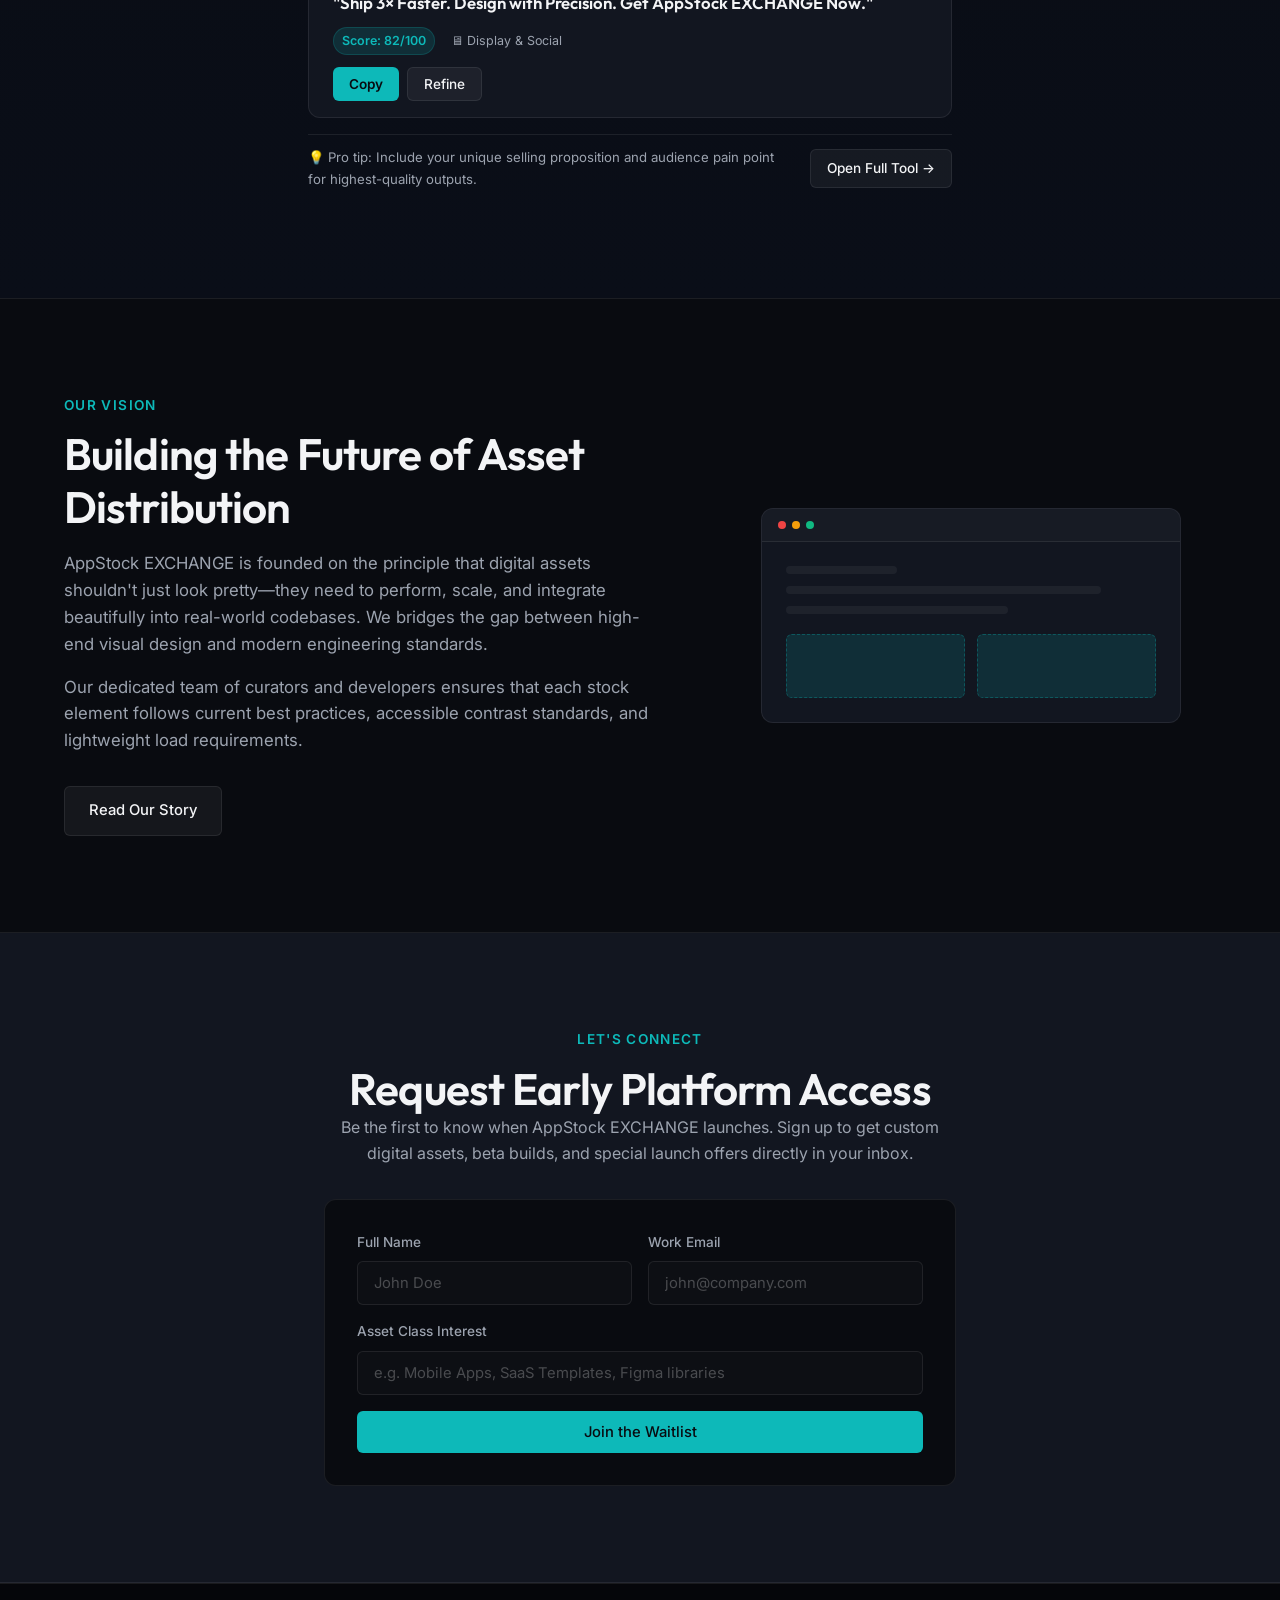
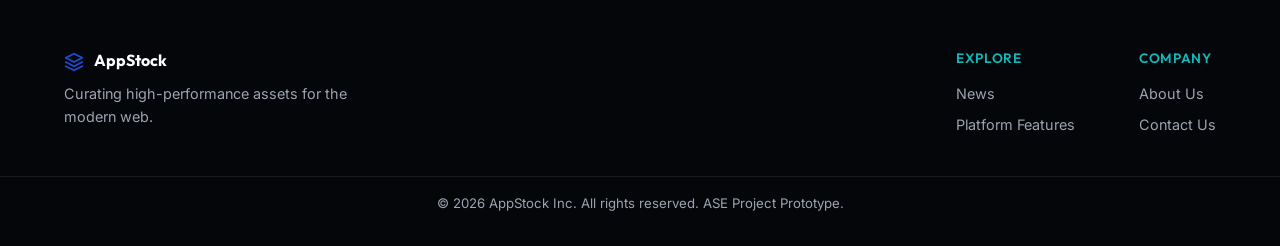
==== commit a431dddc: "Disable figma mode to hide side borders" ====
--- a/index.html
+++ b/index.html
@@ -3,14 +3,14 @@
 <head>
   <meta charset="UTF-8">
   <meta name="viewport" content="width=device-width, initial-scale=1.0">
-  <title>Sonji — Premium Digital Stock & Asset Platform</title>
-  <meta name="description" content="Sonji is a state-of-the-art digital stock and asset platform designed for modern creators, developers, and brands. Streamline your workflow with curated high-end assets.">
+  <title>AppStock EXCHANGE — Premium Digital Stock & Asset Platform</title>
+  <meta name="description" content="AppStock EXCHANGE is a state-of-the-art digital stock and asset platform designed for modern creators, developers, and brands. Streamline your workflow with curated high-end assets.">
   <!-- Fonts -->
   <link rel="preconnect" href="https://fonts.googleapis.com">
   <link rel="preconnect" href="https://fonts.gstatic.com" crossorigin>
   <link href="https://fonts.googleapis.com/css2?family=Inter:wght@300;400;500;600&family=Outfit:wght@400;500;600;700&display=swap" rel="stylesheet">
   <!-- Stylesheet -->
-  <link rel="stylesheet" href="assets/css/main.css">
+  <link rel="stylesheet" href="assets/css/main.css?v=1.1.2">
 </head>
 <body>
 
@@ -48,7 +48,7 @@
         </div>
       </div>
       <div class="figma-toolbar-center">
-        <span class="file-name">Sonji Web App Prototype</span>
+        <span class="file-name">AppStock EXCHANGE Web App Prototype</span>
         <span class="file-status">Draft / Presenting</span>
       </div>
       <div class="figma-toolbar-right">
@@ -100,6 +100,12 @@
                 </a>
               </li>
               <li>
+                <a href="gtm-expert.html" class="page-link">
+                  <svg viewBox="0 0 24 24" width="12" height="12" fill="currentColor"><path d="M12 2l3.09 6.26L22 9.27l-5 4.87 1.18 6.88L12 17.77l-6.18 3.25L7 14.14 2 9.27l6.91-1.01L12 2z"/></svg>
+                  GTM/CTA Expert
+                </a>
+              </li>
+              <li>
                 <a href="contact.html" class="page-link">
                   <svg viewBox="0 0 24 24" width="12" height="12" fill="currentColor"><path d="M20 4H4c-1.1 0-1.99.9-1.99 2L2 18c0 1.1.9 2 2 2h16c1.1 0 2-.9 2-2V6c0-1.1-.9-2-2-2zm0 4l-8 5-8-5V6l8 5 8-5v2z"/></svg>
                   Contact Us
@@ -125,7 +131,7 @@
         <div class="figma-frame-node" id="desktop-frame">
           <div class="figma-frame-label">
             <span class="frame-icon">#</span>
-            <span class="frame-text">Sonji Web - Desktop Landing</span>
+            <span class="frame-text">AppStock EXCHANGE - Desktop Landing</span>
           </div>
           
           <!-- Web Viewport inside the Figma frame -->
@@ -136,22 +142,31 @@
               <div class="container nav-container">
                 <div class="logo">
                   <a href="index.html" class="logo-link">
-                    <span class="logo-dot"></span>
-                    Sonji
+                    <svg viewBox="0 0 24 24" class="logo-icon" fill="none" stroke="currentColor" stroke-width="2" stroke-linecap="round" stroke-linejoin="round">
+                      <polygon points="12 2 2 7 12 12 22 7 12 2"></polygon>
+                      <polyline points="2 17 12 22 22 17"></polyline>
+                      <polyline points="2 12 12 17 22 12"></polyline>
+                    </svg>
+                    <div class="logo-text-group">
+                      <span class="logo-brand">AppStock</span>
+                      <span class="logo-sub">EXCHANGE</span>
+                    </div>
                   </a>
                 </div>
                 <nav>
                   <a href="index.html" class="active">Home</a>
                   <a href="about.html">About</a>
                   <a href="services.html">Services</a>
-                  <a href="categories.html">App Stock</a>
-                  <a href="contact.html">Contact</a>
+                  <a href="categories.html">News</a>
+                  <a href="gtm-expert.html">GTM Expert</a>
+                  <a href="contact.html">Contact Us</a>
                 </nav>
                 <div class="header-actions">
-                  <button class="btn btn-secondary btn-sm search-btn" aria-label="Search">
-                    <svg class="icon" viewBox="0 0 24 24" width="16" height="16"><path fill="none" stroke="currentColor" stroke-linecap="round" stroke-linejoin="round" stroke-width="2" d="m21 21-6-6m2-5a7 7 0 1 1-14 0 7 7 0 0 1 14 0Z"/></svg>
-                  </button>
-                  <a href="contact.html" class="btn btn-sm">Get Started</a>
+                  <a href="#" class="btn-login">Log In</a>
+                  <a href="contact.html" class="btn-signup">
+                    Sign Up
+                    <span class="arrow-circle">&#x2197;</span>
+                  </a>
                 </div>
               </div>
             </header>
@@ -159,15 +174,107 @@
             <!-- Hero Section -->
             <section class="hero-section" id="hero-section">
               <div class="hero-sticky-container">
-                <canvas id="exploded-canvas" class="hero-canvas-bg"></canvas>
+                <div class="hero-cubes-container">
+                  <div class="cube-wrapper cube-left" id="cube-left">
+                    <div class="cube">
+                      <div class="slice slice-5">
+                        <div class="face top"></div>
+                        <div class="face front"></div>
+                        <div class="face side"></div>
+                      </div>
+                      <div class="slice slice-4">
+                        <div class="face top"></div>
+                        <div class="face front"></div>
+                        <div class="face side"></div>
+                      </div>
+                      <div class="slice slice-3">
+                        <div class="face top"></div>
+                        <div class="face front"></div>
+                        <div class="face side"></div>
+                      </div>
+                      <div class="slice slice-2">
+                        <div class="face top"></div>
+                        <div class="face front"></div>
+                        <div class="face side"></div>
+                      </div>
+                      <div class="slice slice-1">
+                        <div class="face top"></div>
+                        <div class="face front"></div>
+                        <div class="face side"></div>
+                      </div>
+                    </div>
+                  </div>
+                  <div class="cube-wrapper cube-middle" id="cube-middle">
+                    <div class="cube">
+                      <div class="slice slice-5">
+                        <div class="face top"></div>
+                        <div class="face front"></div>
+                        <div class="face side"></div>
+                      </div>
+                      <div class="slice slice-4">
+                        <div class="face top"></div>
+                        <div class="face front"></div>
+                        <div class="face side"></div>
+                      </div>
+                      <div class="slice slice-3">
+                        <div class="face top"></div>
+                        <div class="face front"></div>
+                        <div class="face side"></div>
+                      </div>
+                      <div class="slice slice-2">
+                        <div class="face top"></div>
+                        <div class="face front"></div>
+                        <div class="face side"></div>
+                      </div>
+                      <div class="slice slice-1">
+                        <div class="face top"></div>
+                        <div class="face front"></div>
+                        <div class="face side"></div>
+                      </div>
+                    </div>
+                  </div>
+                  <div class="cube-wrapper cube-right" id="cube-right">
+                    <div class="cube">
+                      <div class="slice slice-5">
+                        <div class="face top"></div>
+                        <div class="face front"></div>
+                        <div class="face side"></div>
+                      </div>
+                      <div class="slice slice-4">
+                        <div class="face top"></div>
+                        <div class="face front"></div>
+                        <div class="face side"></div>
+                      </div>
+                      <div class="slice slice-3">
+                        <div class="face top"></div>
+                        <div class="face front"></div>
+                        <div class="face side"></div>
+                      </div>
+                      <div class="slice slice-2">
+                        <div class="face top"></div>
+                        <div class="face front"></div>
+                        <div class="face side"></div>
+                      </div>
+                      <div class="slice slice-1">
+                        <div class="face top"></div>
+                        <div class="face front"></div>
+                        <div class="face side"></div>
+                      </div>
+                    </div>
+                  </div>
+                </div>
                 <div class="hero-overlay"></div>
                 <div class="container hero-container">
-                  <span class="badge">Introducing Sonji v1.0</span>
+                  <span class="badge">Introducing AppStock v1.0</span>
                   <h1 class="hero-title">The Next Generation of Digital Assets</h1>
                   <p class="hero-subtitle">Elevate your creative workflow with curated, premium assets, high-fidelity source code templates, and developer stock optimized for seamless integration.</p>
                   <div class="hero-ctas">
-                    <a href="categories.html" class="btn">Explore Asset Stock</a>
-                    <a href="about.html" class="btn btn-secondary">Learn More &rarr;</a>
+                    <a href="categories.html" class="btn btn-primary">Get Started</a>
+                    <a href="contact.html" class="btn btn-outline">Book a Demo</a>
+                    <a href="gtm-expert.html" class="btn-link-playground">
+                      Try the playground
+                      <span class="arrow-icon">&rarr;</span>
+                    </a>
                   </div>
                 </div>
               </div>
@@ -604,7 +711,7 @@
               <div class="container">
                 <div class="section-header">
                   <span class="section-tag">Workflow</span>
-                  <h2>How Sonji Empowers Creators</h2>
+                  <h2>How AppStock EXCHANGE Empowers Creators</h2>
                   <p class="section-desc">Get beautiful assets from concept to production in less time than ever.</p>
                 </div>
 
@@ -639,13 +746,159 @@
               </div>
             </section>
 
+            <!-- GTM / CTA Expert Section -->
+            <section id="gtm-cta-section" class="gtm-cta-section">
+              <div class="container">
+                <div class="section-header">
+                  <span class="section-tag">AI-Powered Marketing</span>
+                  <h2>GTM / CTA Expert</h2>
+                  <p class="section-desc">Generate high-converting go-to-market strategies, ad copy, and call-to-action frameworks powered by creative AI. Built for growth-focused teams and independent creators.</p>
+                </div>
+
+                <div class="gtm-layout">
+                  <!-- Left: Mode Selector -->
+                  <div class="gtm-sidebar">
+                    <div class="gtm-mode-btn active" data-mode="launch">
+                      <div class="gtm-mode-icon">🚀</div>
+                      <div class="gtm-mode-info">
+                        <span class="gtm-mode-title">Launch Campaign</span>
+                        <span class="gtm-mode-desc">Full GTM strategy</span>
+                      </div>
+                    </div>
+                    <div class="gtm-mode-btn" data-mode="adcopy">
+                      <div class="gtm-mode-icon">✍️</div>
+                      <div class="gtm-mode-info">
+                        <span class="gtm-mode-title">Ad Copy</span>
+                        <span class="gtm-mode-desc">Headlines & hooks</span>
+                      </div>
+                    </div>
+                    <div class="gtm-mode-btn" data-mode="cta">
+                      <div class="gtm-mode-icon">🎯</div>
+                      <div class="gtm-mode-info">
+                        <span class="gtm-mode-title">CTA Generator</span>
+                        <span class="gtm-mode-desc">Action-driving CTAs</span>
+                      </div>
+                    </div>
+                    <div class="gtm-mode-btn" data-mode="abtest">
+                      <div class="gtm-mode-icon">⚖️</div>
+                      <div class="gtm-mode-info">
+                        <span class="gtm-mode-title">A/B Testing</span>
+                        <span class="gtm-mode-desc">Variant comparison</span>
+                      </div>
+                    </div>
+                    <div class="gtm-stats-mini">
+                      <div class="stat-pill">
+                        <span class="stat-pill-val">8.4%</span>
+                        <span class="stat-pill-label">Conv. Rate</span>
+                      </div>
+                      <div class="stat-pill">
+                        <span class="stat-pill-val">5.6x</span>
+                        <span class="stat-pill-label">ROAS</span>
+                      </div>
+                      <div class="stat-pill">
+                        <span class="stat-pill-val">3.1%</span>
+                        <span class="stat-pill-label">CTR</span>
+                      </div>
+                    </div>
+                  </div>
+
+                  <!-- Center: Generator Interface -->
+                  <div class="gtm-main">
+                    <div class="gtm-prompt-area">
+                      <div class="gtm-prompt-header">
+                        <span class="gtm-ai-badge">
+                          <svg viewBox="0 0 24 24" width="12" height="12" fill="currentColor"><path d="M12 2C6.48 2 2 6.48 2 12s4.48 10 10 10 10-4.48 10-10S17.52 2 12 2zm-2 15l-5-5 1.41-1.41L10 14.17l7.59-7.59L19 8l-9 9z"/></svg>
+                          AppStock EXCHANGE AI Expert
+                        </span>
+                        <span class="gtm-mode-label" id="gtm-active-label">Launch Campaign Mode</span>
+                      </div>
+                      <div class="gtm-input-wrapper">
+                        <textarea class="gtm-input" id="gtm-input" placeholder="Describe your product, target audience, or campaign goal… e.g. 'SaaS tool for remote teams, B2B, launch in Q3'" rows="3"></textarea>
+                        <button class="btn gtm-generate-btn" id="gtm-generate-btn">
+                          <svg viewBox="0 0 24 24" width="16" height="16" fill="currentColor"><path d="M12 2l3.09 6.26L22 9.27l-5 4.87 1.18 6.88L12 17.77l-6.18 3.25L7 14.14 2 9.27l6.91-1.01L12 2z"/></svg>
+                          Generate
+                        </button>
+                      </div>
+                    </div>
+
+                    <!-- Output Cards -->
+                    <div class="gtm-output" id="gtm-output">
+                      <div class="gtm-output-card featured">
+                        <div class="gtm-output-badge">⭐ Best Match</div>
+                        <div class="gtm-output-type">Conversion-Focused CTA</div>
+                        <div class="gtm-output-text">"Start Your Free Trial — No Credit Card Required"</div>
+                        <div class="gtm-output-meta">
+                          <span class="gtm-score">Score: 94/100</span>
+                          <span class="gtm-channel">📱 Mobile & Web</span>
+                        </div>
+                        <div class="gtm-output-actions">
+                          <button class="btn btn-sm gtm-copy-btn" onclick="navigator.clipboard.writeText('Start Your Free Trial — No Credit Card Required')">Copy</button>
+                          <button class="btn btn-secondary btn-sm">Refine</button>
+                        </div>
+                      </div>
+
+                      <div class="gtm-output-card">
+                        <div class="gtm-output-type">Urgency Hook</div>
+                        <div class="gtm-output-text">"Limited Beta Access — Join 2,400+ Teams Already Inside"</div>
+                        <div class="gtm-output-meta">
+                          <span class="gtm-score">Score: 87/100</span>
+                          <span class="gtm-channel">📧 Email & Landing</span>
+                        </div>
+                        <div class="gtm-output-actions">
+                          <button class="btn btn-sm gtm-copy-btn" onclick="navigator.clipboard.writeText('Limited Beta Access — Join 2,400+ Teams Already Inside')">Copy</button>
+                          <button class="btn btn-secondary btn-sm">Refine</button>
+                        </div>
+                      </div>
+
+                      <div class="gtm-output-card">
+                        <div class="gtm-output-type">Value Proposition</div>
+                        <div class="gtm-output-text">"Ship 3× Faster. Design with Precision. Get AppStock EXCHANGE Now."</div>
+                        <div class="gtm-output-meta">
+                          <span class="gtm-score">Score: 82/100</span>
+                          <span class="gtm-channel">🖥 Display & Social</span>
+                        </div>
+                        <div class="gtm-output-actions">
+                          <button class="btn btn-sm gtm-copy-btn" onclick="navigator.clipboard.writeText('Ship 3× Faster. Design with Precision. Get AppStock EXCHANGE Now.')">Copy</button>
+                          <button class="btn btn-secondary btn-sm">Refine</button>
+                        </div>
+                      </div>
+                    </div>
+
+                    <div class="gtm-footer-row">
+                      <span class="gtm-tip">💡 Pro tip: Include your unique selling proposition and audience pain point for highest-quality outputs.</span>
+                      <a href="gtm-expert.html" class="btn btn-secondary btn-sm">Open Full Tool →</a>
+                    </div>
+                  </div>
+
+                  <!-- Right: Preview Visual -->
+                  <div class="gtm-preview-panel">
+                    <div class="gtm-preview-header">
+                      <span>Live Preview</span>
+                      <span class="gtm-preview-status">● Active</span>
+                    </div>
+                    <img src="assets/images/gtm_expert_ui.png" alt="GTM Expert Interface Preview" class="gtm-preview-img">
+                    <div class="gtm-kpi-grid">
+                      <div class="gtm-kpi">
+                        <div class="gtm-kpi-val">+127%</div>
+                        <div class="gtm-kpi-label">CTR Improvement</div>
+                      </div>
+                      <div class="gtm-kpi">
+                        <div class="gtm-kpi-val">2.4s</div>
+                        <div class="gtm-kpi-label">Avg. Generation Time</div>
+                      </div>
+                    </div>
+                  </div>
+                </div>
+              </div>
+            </section>
+
             <!-- About / Info Section -->
             <section id="about-info-section" class="about-info-section">
               <div class="container info-grid">
                 <div class="info-content">
                   <span class="section-tag">Our Vision</span>
                   <h2>Building the Future of Asset Distribution</h2>
-                  <p>Sonji is founded on the principle that digital assets shouldn't just look pretty—they need to perform, scale, and integrate beautifully into real-world codebases. We bridges the gap between high-end visual design and modern engineering standards.</p>
+                  <p>AppStock EXCHANGE is founded on the principle that digital assets shouldn't just look pretty—they need to perform, scale, and integrate beautifully into real-world codebases. We bridges the gap between high-end visual design and modern engineering standards.</p>
                   <p>Our dedicated team of curators and developers ensures that each stock element follows current best practices, accessible contrast standards, and lightweight load requirements.</p>
                   <a href="about.html" class="btn btn-secondary">Read Our Story</a>
                 </div>
@@ -676,7 +929,7 @@
                 <div class="contact-header">
                   <span class="section-tag">Let's Connect</span>
                   <h2>Request Early Platform Access</h2>
-                  <p>Be the first to know when Sonji launches. Sign up to get custom digital assets, beta builds, and special launch offers directly in your inbox.</p>
+                  <p>Be the first to know when AppStock EXCHANGE launches. Sign up to get custom digital assets, beta builds, and special launch offers directly in your inbox.</p>
                 </div>
 
                 <form class="contact-form" onsubmit="event.preventDefault(); alert('Lead Form Submissions are disabled in Phase 1.');">
@@ -704,15 +957,19 @@
               <div class="container footer-container">
                 <div class="footer-brand">
                   <div class="logo">
-                    <span class="logo-dot"></span>
-                    Sonji
+                    <svg viewBox="0 0 24 24" class="logo-icon" fill="none" stroke="currentColor" stroke-width="2" stroke-linecap="round" stroke-linejoin="round" style="width: 20px; height: 20px; vertical-align: middle; margin-right: 6px; color: #1d4ed8;">
+                      <polygon points="12 2 2 7 12 12 22 7 12 2"></polygon>
+                      <polyline points="2 17 12 22 22 17"></polyline>
+                      <polyline points="2 12 12 17 22 12"></polyline>
+                    </svg>
+                    <span style="font-weight: 700; color: #fff; font-family: var(--font-heading);">AppStock</span>
                   </div>
                   <p>Curating high-performance assets for the modern web.</p>
                 </div>
                 <div class="footer-links">
                   <div class="link-group">
                     <h4>Explore</h4>
-                    <a href="categories.html">App Stock</a>
+                    <a href="categories.html">News</a>
                     <a href="services.html">Platform Features</a>
                   </div>
                   <div class="link-group">
@@ -723,7 +980,7 @@
                 </div>
               </div>
               <div class="footer-bottom">
-                <p>&copy; 2026 Sonji Inc. All rights reserved. ASE Project Prototype.</p>
+                <p>&copy; 2026 AppStock Inc. All rights reserved. ASE Project Prototype.</p>
               </div>
             </footer>
 
@@ -772,7 +1029,7 @@
 
             <div class="sidebar-header">Layer Styling Spec</div>
             <div class="property-grid">
-              <div class="property-item full-width"><span class="prop-label">Layer</span><span class="prop-val text-truncate" id="selected-layer-name">❖ Sonji Web - Desktop Landing</span></div>
+              <div class="property-item full-width"><span class="prop-label">Layer</span><span class="prop-val text-truncate" id="selected-layer-name">❖ AppStock EXCHANGE - Desktop Landing</span></div>
               <div class="property-item"><span class="prop-label">Opacity</span><span class="prop-val">100%</span></div>
               <div class="property-item"><span class="prop-label">Blend</span><span class="prop-val">Normal</span></div>
             </div>
--- a/assets/css/main.css
+++ b/assets/css/main.css
@@ -0,0 +1,3085 @@
+/*
+  AppStock EXCHANGE Premium Website – Design System
+  -------------------------------------------------
+  Colors: Rich Dark theme with Teal & Turquoise gradient accents.
+  Typography: Inter (body), Outfit (headings) loaded via Google Fonts.
+*/
+
+:root {
+  /* Color palette */
+  --color-bg: #090b10;
+  --color-surface: #121620;
+  --color-surface-hover: #1b202e;
+  --color-primary: #0db9b9;
+  --color-primary-glow: rgba(13, 185, 185, 0.15);
+  --color-primary-dark: #099191;
+  --color-text: #f3f4f6;
+  --color-text-muted: #9ca3af;
+  --color-border: rgba(255, 255, 255, 0.08);
+
+  /* Typography */
+  --font-body: 'Inter', sans-serif;
+  --font-heading: 'Outfit', sans-serif;
+
+  /* Spacing */
+  --sp-1: 4px;
+  --sp-2: 8px;
+  --sp-3: 12px;
+  --sp-4: 16px;
+  --sp-5: 24px;
+  --sp-6: 32px;
+  --sp-7: 48px;
+  --sp-8: 64px;
+  --sp-9: 96px;
+
+  /* Border Radius */
+  --radius-sm: 6px;
+  --radius-md: 12px;
+  --radius-lg: 20px;
+  --radius-full: 9999px;
+
+  /* Transition */
+  --transition: all 0.3s cubic-bezier(0.16, 1, 0.3, 1);
+}
+
+/* Global Reset */
+* {
+  margin: 0;
+  padding: 0;
+  box-sizing: border-box;
+}
+
+html {
+  scroll-behavior: smooth;
+  font-family: var(--font-body);
+  color: var(--color-text);
+  background-color: var(--color-bg);
+  -webkit-font-smoothing: antialiased;
+}
+
+body {
+  line-height: 1.6;
+  font-size: 1rem;
+}
+
+/* Typography */
+h1, h2, h3, h4, h5, h6 {
+  font-family: var(--font-heading);
+  font-weight: 600;
+  letter-spacing: -0.02em;
+}
+
+h1 {
+  font-size: clamp(2.5rem, 6vw, 4rem);
+  line-height: 1.1;
+  font-weight: 700;
+}
+
+h2 {
+  font-size: clamp(2rem, 4vw, 2.75rem);
+  line-height: 1.2;
+}
+
+h3 {
+  font-size: clamp(1.25rem, 2.5vw, 1.75rem);
+}
+
+p {
+  color: var(--color-text-muted);
+}
+
+a {
+  color: inherit;
+  text-decoration: none;
+  transition: var(--transition);
+}
+
+/* Layout Elements */
+.container {
+  max-width: 1200px;
+  margin: 0 auto;
+  padding: 0 var(--sp-5);
+}
+
+section {
+  padding: var(--sp-9) 0;
+  border-bottom: 1px solid var(--color-border);
+}
+
+/* Header & Nav */
+header {
+  position: fixed;
+  top: 24px;
+  left: 50%;
+  transform: translateX(-50%);
+  width: calc(100% - 48px);
+  max-width: 1200px;
+  z-index: 100;
+  background-color: rgba(255, 255, 255, 0.96);
+  backdrop-filter: blur(20px);
+  -webkit-backdrop-filter: blur(20px);
+  border-radius: 50px;
+  box-shadow: 0 10px 30px rgba(0, 0, 0, 0.15);
+  border: 1px solid rgba(255, 255, 255, 0.2);
+  transition: all 0.3s cubic-bezier(0.16, 1, 0.3, 1);
+  padding: 0 24px;
+}
+
+header.scrolled {
+  top: 12px;
+  background-color: rgba(255, 255, 255, 0.98);
+  box-shadow: 0 12px 36px rgba(0, 0, 0, 0.2);
+}
+
+.nav-container {
+  display: flex;
+  align-items: center;
+  justify-content: space-between;
+  height: 64px;
+}
+
+/* AppStock Logo Brand */
+.logo-link {
+  display: flex;
+  align-items: center;
+  gap: 10px;
+  text-decoration: none;
+}
+
+.logo-icon {
+  width: 26px;
+  height: 26px;
+  color: #1d4ed8; /* Blue primary color */
+}
+
+.logo-text-group {
+  display: flex;
+  flex-direction: column;
+  line-height: 1.1;
+}
+
+.logo-brand {
+  font-family: var(--font-heading);
+  font-size: 1.2rem;
+  font-weight: 700;
+  letter-spacing: -0.01em;
+  color: #0f172a;
+}
+
+.logo-sub {
+  font-family: var(--font-body);
+  font-size: 0.6rem;
+  font-weight: 700;
+  letter-spacing: 0.18em;
+  color: #64748b;
+}
+
+nav {
+  display: flex;
+  gap: var(--sp-6);
+}
+
+nav a {
+  font-size: 0.9rem;
+  font-weight: 500;
+  color: #475569; /* slate-600 */
+}
+
+nav a:hover, nav a.active {
+  color: #1d4ed8; /* blue primary */
+}
+
+.header-actions {
+  display: flex;
+  align-items: center;
+}
+
+.btn-login {
+  color: #475569;
+  font-size: 0.9rem;
+  font-weight: 500;
+  text-decoration: none;
+  transition: color 0.2s ease;
+  margin-right: 18px;
+}
+
+.btn-login:hover {
+  color: #1d4ed8;
+}
+
+/* Round signup button from Figma prototype */
+.btn-signup {
+  background: #1d4ed8;
+  color: #ffffff !important;
+  border-radius: 30px;
+  padding: 8px 18px;
+  display: inline-flex;
+  align-items: center;
+  gap: 8px;
+  font-size: 0.875rem;
+  font-weight: 500;
+  text-decoration: none;
+  transition: background 0.2s ease, transform 0.2s ease;
+}
+
+.btn-signup:hover {
+  background: #1e40af;
+  transform: translateY(-1px);
+}
+
+.btn-signup .arrow-circle {
+  width: 20px;
+  height: 20px;
+  background: rgba(255, 255, 255, 0.25);
+  color: #ffffff;
+  border-radius: 50%;
+  display: flex;
+  align-items: center;
+  justify-content: center;
+  font-size: 0.85rem;
+  font-weight: 700;
+  line-height: 1;
+}
+
+/* Buttons */
+.btn {
+  display: inline-flex;
+  align-items: center;
+  justify-content: center;
+  font-family: var(--font-body);
+  font-weight: 500;
+  font-size: 0.925rem;
+  padding: 12px var(--sp-5);
+  border-radius: var(--radius-sm);
+  background-color: var(--color-primary);
+  color: #090b10;
+  border: none;
+  cursor: pointer;
+  transition: var(--transition);
+}
+
+.btn:hover {
+  background-color: #12cfcf;
+  transform: translateY(-1px);
+  box-shadow: 0 8px 20px rgba(13, 185, 185, 0.25);
+}
+
+.btn-secondary {
+  background-color: rgba(255, 255, 255, 0.05);
+  color: var(--color-text);
+  border: 1px solid var(--color-border);
+}
+
+.btn-secondary:hover {
+  background-color: rgba(255, 255, 255, 0.1);
+  box-shadow: none;
+}
+
+.btn-sm {
+  padding: 8px var(--sp-4);
+  font-size: 0.85rem;
+}
+
+.btn-full {
+  width: 100%;
+}
+
+.search-btn {
+  background: transparent;
+  border: none;
+  color: var(--color-text-muted);
+  cursor: pointer;
+}
+
+.search-btn:hover {
+  color: var(--color-text);
+  background: transparent;
+}
+
+/* Badge */
+.badge {
+  display: inline-flex;
+  padding: 6px 14px;
+  background-color: var(--color-primary-glow);
+  color: var(--color-primary);
+  border: 1px solid rgba(13, 185, 185, 0.2);
+  border-radius: var(--radius-full);
+  font-size: 0.8rem;
+  font-weight: 600;
+  text-transform: uppercase;
+  letter-spacing: 0.05em;
+  margin-bottom: var(--sp-4);
+}
+
+/* Section Headers */
+.section-header {
+  text-align: center;
+  max-width: 680px;
+  margin: 0 auto var(--sp-8) auto;
+}
+
+.section-tag {
+  color: var(--color-primary);
+  font-weight: 600;
+  font-size: 0.85rem;
+  text-transform: uppercase;
+  letter-spacing: 0.1em;
+  display: block;
+  margin-bottom: var(--sp-3);
+}
+
+.section-desc {
+  font-size: 1.125rem;
+  margin-top: var(--sp-3);
+}
+
+/* Hero Section */
+.hero-section {
+  position: relative;
+  height: 100vh;
+  border-bottom: 1px solid var(--color-border);
+}
+
+.hero-sticky-container {
+  position: relative;
+  height: 100vh;
+  width: 100%;
+  display: flex;
+  align-items: center;
+  justify-content: center;
+  overflow: hidden;
+  padding-top: 100px;
+  background: var(--color-bg);
+}
+
+.hero-canvas-bg {
+  position: absolute;
+  top: 0;
+  left: 0;
+  width: 100%;
+  height: 100%;
+  object-fit: cover;
+  opacity: 1;
+  z-index: 1;
+}
+
+.hero-overlay {
+  position: absolute;
+  top: 0;
+  left: 0;
+  width: 100%;
+  height: 100%;
+  background: linear-gradient(
+    to right,
+    rgba(9, 11, 16, 0.75) 0%,
+    rgba(9, 11, 16, 0.15) 50%,
+    rgba(9, 11, 16, 0.05) 100%
+  );
+  z-index: 2;
+}
+
+.hero-container {
+  position: relative;
+  z-index: 3;
+  text-align: center;
+  max-width: 840px;
+}
+
+.hero-title {
+  margin-bottom: var(--sp-4);
+  background: linear-gradient(135deg, #ffffff 40%, var(--color-text-muted) 100%);
+  -webkit-background-clip: text;
+  -webkit-text-fill-color: transparent;
+}
+
+.hero-subtitle {
+  font-size: 1.25rem;
+  line-height: 1.5;
+  margin-bottom: var(--sp-6);
+}
+
+.hero-ctas {
+  display: flex;
+  gap: var(--sp-4);
+  justify-content: center;
+  flex-wrap: wrap;
+}
+
+/* Exploded Animation Section */
+.exploded-animation-section {
+  position: relative;
+  height: 400vh; /* Make it scrollable for animation */
+  background-color: var(--color-bg);
+  border-bottom: 1px solid var(--color-border);
+  padding: 0;
+}
+
+.canvas-container {
+  position: sticky;
+  top: 0;
+  height: 100vh;
+  width: 100%;
+  display: flex;
+  align-items: center;
+  justify-content: center;
+  overflow: hidden;
+}
+
+/* 3D Isometric Cubes Container */
+.hero-cubes-container {
+  position: absolute;
+  top: 0;
+  left: 0;
+  width: 100%;
+  height: 100%;
+  perspective: 4000px;
+  perspective-origin: 50% 40%;
+  overflow: hidden;
+  z-index: 1;
+}
+
+:root {
+  --cube-size: 280px;
+  --slice-height: 56px;
+  --half-size: 140px;
+  --slice-explode-dist: 80px;
+}
+
+.cube-wrapper {
+  position: absolute;
+  transform-style: preserve-3d;
+  will-change: transform;
+}
+
+/* ─── Isometric tilt (same for all slabs) ─── */
+.cube {
+  position: relative;
+  transform-style: preserve-3d;
+  /* True isometric: 30° tilt, -45° yaw */
+  transform: rotateX(30deg) rotateY(-45deg);
+  width: var(--cube-size);
+  height: var(--cube-size);
+}
+
+.cube .slice {
+  position: absolute;
+  top: 0;
+  left: 0;
+  width: var(--cube-size);
+  height: var(--slice-height);
+  transform-style: preserve-3d;
+  will-change: transform;
+}
+
+.slice .face {
+  position: absolute;
+  top: 0;
+  left: 0;
+  width: var(--cube-size);
+  backface-visibility: hidden;
+}
+
+.slice .face.top {
+  height: var(--cube-size);
+  transform: rotateX(90deg) translateZ(var(--half-size));
+}
+
+.slice .face.front {
+  height: var(--slice-height);
+  transform: translateZ(var(--half-size));
+}
+
+.slice .face.side {
+  height: var(--slice-height);
+  transform: rotateY(90deg) translateZ(var(--half-size));
+}
+
+/* ─── Grain noise overlay on all faces ─── */
+.slice .face::after {
+  content: "";
+  position: absolute;
+  inset: 0;
+  opacity: 0.28;
+  background-image: url("data:image/svg+xml,%3Csvg viewBox='0 0 200 200' xmlns='http://www.w3.org/2000/svg'%3E%3Cfilter id='n'%3E%3CfeTurbulence type='fractalNoise' baseFrequency='0.8' numOctaves='4' stitchTiles='stitch'/%3E%3C/filter%3E%3Crect width='100%25' height='100%25' filter='url(%23n)'/%3E%3C/svg%3E");
+  mix-blend-mode: overlay;
+  pointer-events: none;
+}
+
+/* ═══════════════════════════════════════════
+   SLAB LEFT  — Green/yellow cube with a hole
+   ═══════════════════════════════════════════ */
+.cube-left {
+  z-index: 3;
+}
+.cube-left .face.top {
+  background: linear-gradient(135deg, #f0fdf4 0%, #fffbeb 30%, #bef264 60%, #16a34a 100%);
+}
+.cube-left .face.front {
+  background: radial-gradient(circle at 50% 50%, #01140a 0%, #042f1a 25%, #15803d 50%, #bef264 80%, #fef08a 100%);
+  box-shadow: inset -10px -10px 40px rgba(0,0,0,0.4);
+}
+.cube-left .face.side {
+  background: linear-gradient(180deg, #14532d 0%, #052e16 100%);
+}
+
+/* ═══════════════════════════════════════════
+   SLAB MIDDLE — Green/yellow cube with two holes
+   ═══════════════════════════════════════════ */
+.cube-middle {
+  z-index: 2;
+}
+.cube-middle .face.top {
+  background: linear-gradient(135deg, #f0fdf4 0%, #fffbeb 30%, #bef264 60%, #16a34a 100%);
+}
+.cube-middle .face.front {
+  background: radial-gradient(circle at 50% 50%, #01140a 0%, #042f1a 25%, #15803d 50%, #bef264 80%, #fef08a 100%);
+  box-shadow: inset -10px -10px 40px rgba(0,0,0,0.4);
+}
+.cube-middle .face.side {
+  background: radial-gradient(circle at 50% 50%, #01140a 0%, #042f1a 25%, #15803d 50%, #bef264 80%, #fef08a 100%);
+  box-shadow: inset -10px -10px 40px rgba(0,0,0,0.4);
+}
+
+/* ═══════════════════════════════════════════
+   SLAB RIGHT  — Yellow cube with a light sphere
+   ═══════════════════════════════════════════ */
+.cube-right {
+  z-index: 1;
+}
+.cube-right .face.top {
+  background: linear-gradient(135deg, #fffbeb 0%, #fef08a 40%, #eab308 80%, #854d0e 100%);
+}
+.cube-right .face.front {
+  background: radial-gradient(circle at 50% 50%, #01140a 0%, #042f1a 25%, #15803d 50%, #bef264 80%, #fef08a 100%);
+  box-shadow: inset -10px -10px 40px rgba(0,0,0,0.4);
+}
+.cube-right .face.side {
+  background: radial-gradient(circle at 50% 50%, #ffffff 0%, #fef08a 35%, #eab308 65%, #15803d 100%);
+  box-shadow: inset -10px -10px 40px rgba(0,0,0,0.4);
+}
+
+/* ─── Base positions: horizontal staircase layout ─── */
+.cube-left {
+  bottom: 40px;
+  left: calc(50% - 380px);
+  animation:
+    slab-enter-left  0.9s cubic-bezier(0.16, 1, 0.3, 1) both,
+    slab-pulse-left  4s  ease-in-out 0.9s infinite;
+}
+.cube-middle {
+  bottom: 140px;
+  left: calc(50% - 140px);
+  animation:
+    slab-enter-mid   1.1s cubic-bezier(0.16, 1, 0.3, 1) both,
+    slab-pulse-mid   4s  ease-in-out 1.1s infinite;
+}
+.cube-right {
+  bottom: 240px;
+  left: calc(50% + 100px);
+  animation:
+    slab-enter-right 0.7s cubic-bezier(0.16, 1, 0.3, 1) both,
+    slab-pulse-right 4s  ease-in-out 0.7s infinite;
+}
+
+/* ─── Slices Animation Assignment ─── */
+.cube-left .slice-5 { animation: slice-explode-5 6s ease-in-out infinite; }
+.cube-left .slice-4 { animation: slice-explode-4 6s ease-in-out infinite; }
+.cube-left .slice-3 { animation: slice-explode-3 6s ease-in-out infinite; }
+.cube-left .slice-2 { animation: slice-explode-2 6s ease-in-out infinite; }
+.cube-left .slice-1 { animation: slice-explode-1 6s ease-in-out infinite; }
+
+.cube-middle .slice-5 { animation: slice-explode-5 6s ease-in-out infinite 2s; }
+.cube-middle .slice-4 { animation: slice-explode-4 6s ease-in-out infinite 2s; }
+.cube-middle .slice-3 { animation: slice-explode-3 6s ease-in-out infinite 2s; }
+.cube-middle .slice-2 { animation: slice-explode-2 6s ease-in-out infinite 2s; }
+.cube-middle .slice-1 { animation: slice-explode-1 6s ease-in-out infinite 2s; }
+
+.cube-right .slice-5 { animation: slice-explode-5 6s ease-in-out infinite 4s; }
+.cube-right .slice-4 { animation: slice-explode-4 6s ease-in-out infinite 4s; }
+.cube-right .slice-3 { animation: slice-explode-3 6s ease-in-out infinite 4s; }
+.cube-right .slice-2 { animation: slice-explode-2 6s ease-in-out infinite 4s; }
+.cube-right .slice-1 { animation: slice-explode-1 6s ease-in-out infinite 4s; }
+
+/* ─── Responsive Adjustments for 3D Cubes ─── */
+@media (max-width: 992px) {
+  :root {
+    --cube-size: 180px;
+    --slice-height: 36px;
+    --half-size: 90px;
+    --slice-explode-dist: 50px;
+  }
+  .cube-left {
+    bottom: 20px;
+    left: calc(50% - 240px);
+  }
+  .cube-middle {
+    bottom: 90px;
+    left: calc(50% - 90px);
+  }
+  .cube-right {
+    bottom: 160px;
+    left: calc(50% + 60px);
+  }
+}
+
+@media (max-width: 576px) {
+  :root {
+    --cube-size: 120px;
+    --slice-height: 24px;
+    --half-size: 60px;
+    --slice-explode-dist: 30px;
+  }
+  .cube-left {
+    bottom: 40px;
+    left: calc(50% - 150px);
+  }
+  .cube-middle {
+    bottom: 80px;
+    left: calc(50% - 60px);
+  }
+  .cube-right {
+    bottom: 120px;
+    left: calc(50% + 30px);
+  }
+}
+
+/* ─── Entrance: slabs fly in along isometric axes ─── */
+@keyframes slab-enter-left {
+  from { transform: translate3d(-280px, 200px, 0); opacity: 0; }
+  to   { transform: translate3d(0, 0, 0);          opacity: 1; }
+}
+@keyframes slab-enter-mid {
+  from { transform: translate3d(0, 400px, 0); opacity: 0; }
+  to   { transform: translate3d(0, 0, 0);     opacity: 1; }
+}
+@keyframes slab-enter-right {
+  from { transform: translate3d(280px, -200px, 0); opacity: 0; }
+  to   { transform: translate3d(0, 0, 0);          opacity: 1; }
+}
+
+/* ─── Continuous pulse: slabs breathe vertically ─── */
+@keyframes slab-pulse-left {
+  0%   { transform: translateY(0); }
+  50%  { transform: translateY(-20px); }
+  100% { transform: translateY(0); }
+}
+@keyframes slab-pulse-mid {
+  0%   { transform: translateY(0); }
+  50%  { transform: translateY(-28px); }
+  100% { transform: translateY(0); }
+}
+@keyframes slab-pulse-right {
+  0%   { transform: translateY(0); }
+  50%  { transform: translateY(-20px); }
+  100% { transform: translateY(0); }
+}
+
+/* ─── Slice Explode Animations ─── */
+@keyframes slice-explode-5 {
+  0%, 20%, 80%, 100% { transform: translateY(calc(var(--slice-height) * 0)) translate3d(0, 0, 0); }
+  40%, 60%           { transform: translateY(calc(var(--slice-height) * 0)) translate3d(var(--slice-explode-dist), calc(var(--slice-explode-dist) * -0.75), 0); }
+}
+@keyframes slice-explode-4 {
+  0%, 20%, 80%, 100% { transform: translateY(calc(var(--slice-height) * 1)) translate3d(0, 0, 0); }
+  40%, 60%           { transform: translateY(calc(var(--slice-height) * 1)) translate3d(calc(var(--slice-explode-dist) * 0.5), calc(var(--slice-explode-dist) * -0.375), 0); }
+}
+@keyframes slice-explode-3 {
+  0%, 20%, 80%, 100% { transform: translateY(calc(var(--slice-height) * 2)) translate3d(0, 0, 0); }
+  40%, 60%           { transform: translateY(calc(var(--slice-height) * 2)) translate3d(0, 0, 0); }
+}
+@keyframes slice-explode-2 {
+  0%, 20%, 80%, 100% { transform: translateY(calc(var(--slice-height) * 3)) translate3d(0, 0, 0); }
+  40%, 60%           { transform: translateY(calc(var(--slice-height) * 3)) translate3d(calc(var(--slice-explode-dist) * -0.5), calc(var(--slice-explode-dist) * 0.375), 0); }
+}
+@keyframes slice-explode-1 {
+  0%, 20%, 80%, 100% { transform: translateY(calc(var(--slice-height) * 4)) translate3d(0, 0, 0); }
+  40%, 60%           { transform: translateY(calc(var(--slice-height) * 4)) translate3d(calc(var(--slice-explode-dist) * -1), calc(var(--slice-explode-dist) * 0.75), 0); }
+}
+
+/* ─── Button styles ─── */
+.btn-outline {
+  border: 1px solid rgba(255, 255, 255, 0.3);
+  background: transparent;
+  color: #fff;
+}
+.btn-outline:hover {
+  background: rgba(255, 255, 255, 0.1);
+  border-color: #fff;
+}
+
+.btn-link-playground {
+  font-family: var(--font-body);
+  font-size: 0.95rem;
+  font-weight: 500;
+  color: #a3e635;
+  text-decoration: none;
+  display: inline-flex;
+  align-items: center;
+  gap: 6px;
+  transition: all 0.3s ease;
+  margin-left: 20px;
+}
+
+.btn-link-playground:hover {
+  color: #ffffff;
+  transform: translateX(3px);
+}
+
+.btn-link-playground .arrow-icon {
+  transition: transform 0.2s ease;
+}
+
+.btn-link-playground:hover .arrow-icon {
+  transform: translateX(3px);
+}
+
+/* Banner Hero Section for Inner Pages */
+.banner-hero {
+  position: relative;
+  padding: 160px 0 100px 0;
+  overflow: hidden;
+  border-bottom: 1px solid var(--color-border);
+}
+
+.banner-container {
+  position: relative;
+  z-index: 3;
+  max-width: 800px;
+}
+
+.banner-hero h1 {
+  margin-bottom: var(--sp-3);
+}
+
+.banner-hero p {
+  font-size: 1.15rem;
+}
+
+/* Category Section - Static Grid */
+.categories-section, .categories-list-section {
+  background-color: var(--color-surface);
+}
+
+.categories-grid {
+  display: grid;
+  grid-template-columns: repeat(auto-fill, minmax(320px, 1fr));
+  gap: var(--sp-5);
+}
+
+.category-card {
+  background-color: var(--color-bg);
+  border: 1px solid var(--color-border);
+  border-radius: var(--radius-md);
+  overflow: hidden;
+}
+
+.card-img-wrapper {
+  position: relative;
+  width: 100%;
+  padding-top: 56.25%; /* 16:9 Aspect Ratio */
+  background-color: #171c2a;
+}
+
+.card-img-wrapper img {
+  position: absolute;
+  top: 0;
+  left: 0;
+  width: 100%;
+  height: 100%;
+  object-fit: cover;
+  object-position: top;
+}
+
+.card-content {
+  padding: var(--sp-5);
+}
+
+.category-card h3 {
+  font-size: 1.25rem;
+  margin-bottom: var(--sp-2);
+}
+
+.category-card p {
+  font-size: 0.925rem;
+  margin-bottom: var(--sp-4);
+}
+
+.card-badge {
+  display: inline-block;
+  font-size: 0.75rem;
+  font-weight: 600;
+  color: var(--color-primary);
+  background-color: var(--color-primary-glow);
+  padding: 4px 10px;
+  border-radius: var(--radius-sm);
+}
+
+/* Flip Card System */
+.flip-card {
+  perspective: 1000px;
+  background-color: transparent;
+  min-height: 400px; /* Required to give absolute positioned children height */
+}
+
+.flip-card-inner {
+  position: relative;
+  width: 100%;
+  height: 100%;
+  text-align: left;
+  transition: transform 0.6s cubic-bezier(0.4, 0, 0.2, 1);
+  transform-style: preserve-3d;
+}
+
+.category-card.flip-card:hover .flip-card-inner {
+  transform: rotateY(180deg);
+}
+
+.flip-card-front, .flip-card-back {
+  position: absolute;
+  top: 0;
+  left: 0;
+  width: 100%;
+  height: 100%;
+  -webkit-backface-visibility: hidden;
+  backface-visibility: hidden;
+  border-radius: var(--radius-md);
+  background-color: var(--color-bg);
+  border: 1px solid var(--color-border);
+  overflow: hidden;
+  display: flex;
+  flex-direction: column;
+}
+
+.flip-card-back {
+  transform: rotateY(180deg);
+  background-color: var(--color-surface);
+}
+
+.back-content {
+  padding: var(--sp-6);
+  display: flex;
+  flex-direction: column;
+  justify-content: center;
+  height: 100%;
+}
+
+.back-icon {
+  font-size: 2.5rem;
+  margin-bottom: var(--sp-3);
+}
+
+.back-details {
+  font-size: 0.95rem;
+  margin-bottom: var(--sp-4);
+  color: var(--color-text-muted);
+}
+
+.back-stats {
+  display: flex;
+  flex-direction: column;
+  gap: var(--sp-1);
+  margin-bottom: var(--sp-4);
+  font-size: 0.85rem;
+  color: var(--color-text);
+}
+
+/* Ad Card (Slide Instead of Flip) */
+.ad-card.flip-card:hover .flip-card-inner {
+  transform: translateX(15px);
+}
+
+.ad-card .flip-card-back {
+  display: none;
+}
+
+/* Features */
+.features-grid {
+  display: grid;
+  grid-template-columns: repeat(auto-fit, minmax(280px, 1fr));
+  gap: var(--sp-6);
+}
+
+.feature-card {
+  background-color: var(--color-surface);
+  border: 1px solid var(--color-border);
+  padding: var(--sp-6);
+  border-radius: var(--radius-md);
+  transition: var(--transition);
+}
+
+.feature-card:hover {
+  transform: translateY(-2px);
+  border-color: rgba(13, 185, 185, 0.3);
+}
+
+.feature-icon {
+  width: 48px;
+  height: 48px;
+  background-color: var(--color-primary-glow);
+  border-radius: var(--radius-sm);
+  display: flex;
+  align-items: center;
+  justify-content: center;
+  color: var(--color-primary);
+  margin-bottom: var(--sp-4);
+}
+
+.feature-card h3 {
+  font-size: 1.25rem;
+  margin-bottom: var(--sp-2);
+}
+
+.feature-card p {
+  font-size: 0.925rem;
+}
+
+/* How It Works Flow */
+.steps-flow {
+  display: grid;
+  grid-template-columns: repeat(auto-fit, minmax(280px, 1fr));
+  gap: var(--sp-6);
+  margin-top: var(--sp-6);
+}
+
+.step-item {
+  display: flex;
+  gap: var(--sp-4);
+}
+
+.step-number {
+  font-family: var(--font-heading);
+  font-size: 2.5rem;
+  font-weight: 700;
+  color: rgba(13, 185, 185, 0.2);
+  line-height: 1;
+}
+
+.step-info h3 {
+  font-size: 1.25rem;
+  margin-bottom: var(--sp-2);
+  color: var(--color-text);
+}
+
+.step-info p {
+  font-size: 0.925rem;
+}
+
+/* About / Info Section */
+.info-grid {
+  display: grid;
+  grid-template-columns: 1.1fr 0.9fr;
+  gap: var(--sp-8);
+  align-items: center;
+}
+
+.info-content h2 {
+  margin-bottom: var(--sp-4);
+}
+
+.info-content p {
+  margin-bottom: var(--sp-4);
+  font-size: 1.05rem;
+}
+
+.info-content p:last-of-type {
+  margin-bottom: var(--sp-6);
+}
+
+.info-visual {
+  display: flex;
+  justify-content: center;
+}
+
+/* Mock Dashboard Preview Graphic */
+.dashboard-preview {
+  background-color: var(--color-surface);
+  border: 1px solid var(--color-border);
+  border-radius: var(--radius-md);
+  width: 100%;
+  max-width: 420px;
+  overflow: hidden;
+  box-shadow: var(--shadow-lg);
+}
+
+.db-header {
+  background-color: rgba(255, 255, 255, 0.02);
+  border-bottom: 1px solid var(--color-border);
+  padding: var(--sp-3) var(--sp-4);
+  display: flex;
+  gap: 6px;
+}
+
+.db-dot {
+  width: 8px;
+  height: 8px;
+  border-radius: 50%;
+  display: inline-block;
+}
+
+.db-dot.red { background-color: #ef4444; }
+.db-dot.yellow { background-color: #f59e0b; }
+.db-dot.green { background-color: #10b981; }
+
+.db-body {
+  padding: var(--sp-5);
+  display: flex;
+  flex-direction: column;
+  gap: var(--sp-3);
+}
+
+.db-line {
+  height: 8px;
+  background-color: rgba(255, 255, 255, 0.05);
+  border-radius: var(--radius-sm);
+}
+
+.db-line.short { width: 30%; }
+.db-line.long { width: 85%; }
+.db-line.medium { width: 60%; }
+
+.db-grid {
+  display: grid;
+  grid-template-columns: 1fr 1fr;
+  gap: var(--sp-3);
+  margin-top: var(--sp-2);
+}
+
+.db-box {
+  height: 64px;
+  background-color: var(--color-primary-glow);
+  border: 1px dashed rgba(13, 185, 185, 0.3);
+  border-radius: var(--radius-sm);
+}
+
+/* Contact / Lead form */
+.contact-section {
+  background-color: var(--color-surface);
+}
+
+.contact-container {
+  max-width: 680px;
+}
+
+.contact-header {
+  text-align: center;
+  margin-bottom: var(--sp-6);
+}
+
+.contact-form {
+  background-color: var(--color-bg);
+  border: 1px solid var(--color-border);
+  padding: var(--sp-6);
+  border-radius: var(--radius-md);
+}
+
+.form-row {
+  display: grid;
+  grid-template-columns: 1fr 1fr;
+  gap: var(--sp-4);
+}
+
+.form-group {
+  margin-bottom: var(--sp-4);
+}
+
+.form-group label {
+  display: block;
+  font-size: 0.85rem;
+  font-weight: 500;
+  margin-bottom: var(--sp-2);
+  color: var(--color-text-muted);
+}
+
+input, textarea {
+  width: 100%;
+  padding: 12px var(--sp-4);
+  border: 1px solid var(--color-border);
+  border-radius: var(--radius-sm);
+  background-color: rgba(255, 255, 255, 0.02);
+  color: var(--color-text);
+  font-family: var(--font-body);
+  font-size: 0.925rem;
+  transition: var(--transition);
+}
+
+input:focus, textarea:focus {
+  outline: none;
+  border-color: var(--color-primary);
+  background-color: rgba(255, 255, 255, 0.04);
+}
+
+input::placeholder, textarea::placeholder {
+  color: rgba(255, 255, 255, 0.25);
+}
+
+/* About subpage styles */
+.grid-two-col {
+  display: grid;
+  grid-template-columns: 1.1fr 0.9fr;
+  gap: var(--sp-8);
+}
+
+.mission-stats {
+  display: grid;
+  grid-template-columns: 1fr;
+  gap: var(--sp-4);
+}
+
+.stat-card {
+  background-color: var(--color-surface);
+  border: 1px solid var(--color-border);
+  padding: var(--sp-5);
+  border-radius: var(--radius-md);
+  text-align: center;
+}
+
+.stat-card h3 {
+  font-size: 2.25rem;
+  color: var(--color-primary);
+  margin-bottom: var(--sp-1);
+}
+
+.values-grid {
+  display: grid;
+  grid-template-columns: repeat(auto-fit, minmax(280px, 1fr));
+  gap: var(--sp-6);
+}
+
+.value-card {
+  background-color: var(--color-surface);
+  border: 1px solid var(--color-border);
+  padding: var(--sp-6);
+  border-radius: var(--radius-md);
+}
+
+.value-num {
+  font-family: var(--font-heading);
+  font-size: 2rem;
+  font-weight: 700;
+  color: var(--color-primary);
+  opacity: 0.4;
+  margin-bottom: var(--sp-3);
+}
+
+.value-card h3 {
+  font-size: 1.25rem;
+  margin-bottom: var(--sp-2);
+}
+
+.cta-banner-section {
+  background-color: var(--color-surface);
+  padding: var(--sp-8) 0;
+}
+
+.banner-inner {
+  text-align: center;
+  max-width: 720px;
+}
+
+.banner-inner h2 {
+  margin-bottom: var(--sp-3);
+}
+
+.banner-inner p {
+  margin-bottom: var(--sp-5);
+  font-size: 1.1rem;
+}
+
+/* Services subpage styles */
+.service-detail-card {
+  background-color: var(--color-surface);
+  border: 1px solid var(--color-border);
+  padding: var(--sp-6);
+  border-radius: var(--radius-md);
+}
+
+.service-detail-card h3 {
+  font-size: 1.35rem;
+  margin: var(--sp-4) 0 var(--sp-2) 0;
+}
+
+.service-detail-card p {
+  font-size: 0.95rem;
+  margin-bottom: var(--sp-4);
+}
+
+.service-detail-card ul {
+  list-style: none;
+  padding-left: 0;
+}
+
+.service-detail-card ul li {
+  font-size: 0.9rem;
+  color: var(--color-text-muted);
+  margin-bottom: var(--sp-2);
+  display: flex;
+  align-items: center;
+  gap: var(--sp-2);
+}
+
+.service-detail-card ul li::before {
+  content: "•";
+  color: var(--color-primary);
+  font-weight: bold;
+}
+
+/* Contact page layout styling */
+.contact-grid {
+  display: grid;
+  grid-template-columns: 1fr 1fr;
+  gap: var(--sp-8);
+  align-items: flex-start;
+}
+
+.info-items {
+  margin-top: var(--sp-5);
+}
+
+.info-item {
+  margin-bottom: var(--sp-4);
+}
+
+.info-item strong {
+  display: block;
+  font-size: 0.9rem;
+  color: var(--color-primary);
+  text-transform: uppercase;
+  letter-spacing: 0.05em;
+  margin-bottom: var(--sp-1);
+}
+
+.info-item p {
+  font-size: 1.1rem;
+  color: var(--color-text);
+}
+
+/* Footer styling */
+footer {
+  background-color: #05060a;
+  border-top: 1px solid var(--color-border);
+  padding: var(--sp-8) 0 var(--sp-6) 0;
+}
+
+.footer-container {
+  display: flex;
+  justify-content: space-between;
+  gap: var(--sp-6);
+  flex-wrap: wrap;
+  margin-bottom: var(--sp-6);
+}
+
+.footer-brand {
+  max-width: 320px;
+}
+
+.footer-brand p {
+  font-size: 0.9rem;
+  margin-top: var(--sp-2);
+}
+
+.footer-links {
+  display: flex;
+  gap: var(--sp-8);
+}
+
+.link-group h4 {
+  font-size: 0.85rem;
+  text-transform: uppercase;
+  letter-spacing: 0.05em;
+  color: var(--color-primary);
+  margin-bottom: var(--sp-3);
+}
+
+.link-group a {
+  display: block;
+  font-size: 0.9rem;
+  color: var(--color-text-muted);
+  margin-bottom: var(--sp-2);
+}
+
+.link-group a:hover {
+  color: var(--color-text);
+}
+
+.footer-bottom {
+  border-top: 1px solid var(--color-border);
+  padding-top: var(--sp-4);
+  text-align: center;
+  font-size: 0.825rem;
+}
+
+/* Responsive Media Queries */
+@media (max-width: 991px) {
+  .info-grid, .grid-two-col, .contact-grid {
+    grid-template-columns: 1fr;
+    gap: var(--sp-6);
+  }
+}
+
+@media (max-width: 768px) {
+  nav {
+    display: none;
+  }
+  .form-row {
+    grid-template-columns: 1fr;
+  }
+}
+
+/* ==========================================================================
+   Premium Interactive Card Styles
+   ========================================================================== */
+.interactive-card {
+  background-color: var(--color-bg);
+  border: 1px solid var(--color-border);
+  border-radius: var(--radius-md);
+  overflow: hidden;
+  display: flex;
+  flex-direction: column;
+  height: 400px;
+  width: 100%;
+  position: relative;
+  transition: box-shadow 0.3s cubic-bezier(0.16, 1, 0.3, 1), 
+              border-color 0.3s cubic-bezier(0.16, 1, 0.3, 1);
+  transform-style: preserve-3d;
+  will-change: transform;
+  cursor: pointer;
+}
+
+/* Card images */
+.interactive-card .card-img-wrapper,
+.interactive-card .ad-img-wrapper {
+  height: 200px;
+  width: 100%;
+  overflow: hidden;
+  background-color: #0c0f16;
+  border-bottom: 1px solid var(--color-border);
+  position: relative;
+}
+
+.interactive-card img {
+  width: 100%;
+  height: 100%;
+  object-fit: cover;
+  transition: transform 0.5s cubic-bezier(0.16, 1, 0.3, 1);
+}
+
+.interactive-card:hover img {
+  transform: scale(1.08) translateZ(10px); /* 3D layer pop */
+}
+
+/* Card content */
+.interactive-card .card-content,
+.interactive-card .ad-content {
+  padding: var(--sp-5);
+  display: flex;
+  flex-direction: column;
+  flex-grow: 1;
+  justify-content: space-between;
+  transform: translateZ(20px); /* Push text up in 3D space */
+}
+
+.interactive-card h3 {
+  font-size: 1.25rem;
+  margin-bottom: var(--sp-2);
+  color: var(--color-text);
+  transition: color 0.3s ease;
+}
+
+.interactive-card:hover h3 {
+  color: var(--color-primary);
+}
+
+.interactive-card p {
+  font-size: 0.875rem;
+  line-height: 1.5;
+  color: var(--color-text-muted);
+  flex-grow: 1;
+  margin-bottom: var(--sp-3);
+}
+
+.card-footer, .ad-footer {
+  display: flex;
+  justify-content: space-between;
+  align-items: center;
+  margin-top: auto;
+}
+
+.learn-more {
+  font-size: 0.85rem;
+  font-weight: 600;
+  color: var(--color-text-muted);
+  transition: transform 0.3s ease, color 0.3s ease;
+}
+
+.interactive-card:hover .learn-more {
+  color: var(--color-primary);
+  transform: translateX(4px);
+}
+
+/* Accent highlight on hover */
+.interactive-card:hover {
+  border-color: var(--color-primary);
+  box-shadow: 0 15px 35px rgba(13, 185, 185, 0.15), 0 0 0 1px var(--color-primary);
+}
+
+.accent-text {
+  color: var(--color-primary);
+  font-size: 0.85rem;
+  font-weight: 500;
+  display: block;
+  margin-top: 4px;
+}
+
+/* ==========================================================================
+   AI & Crypto Showcase Grid Sections
+   ========================================================================== */
+.ai-ads-section {
+  background-color: var(--color-surface);
+}
+
+.crypto-ads-section {
+  background-color: var(--color-bg);
+}
+
+.ads-grid {
+  display: grid;
+  gap: var(--sp-5);
+}
+
+.ai-grid {
+  grid-template-columns: repeat(auto-fill, minmax(240px, 1fr));
+}
+
+.crypto-grid {
+  grid-template-columns: repeat(auto-fill, minmax(280px, 1fr));
+}
+
+.ad-card {
+  height: 420px; /* Increased height for bigger pictures */
+}
+
+.ad-img-wrapper {
+  position: relative;
+  height: 280px; /* Increased image height */
+  overflow: hidden;
+}
+
+.ad-img-wrapper img {
+  position: absolute;
+  top: 0;
+  left: 0;
+  width: 100%;
+  height: 100%;
+  object-fit: cover;
+  object-position: top;
+  transition: object-position 5s ease;
+}
+
+.ad-card:hover .ad-img-wrapper img {
+  object-position: bottom;
+}
+
+.ad-content {
+  padding: var(--sp-4) !important;
+}
+
+.ad-content h3 {
+  font-size: 1.1rem !important;
+  margin-bottom: var(--sp-2);
+}
+
+/* ==========================================================================
+   Figma Canvas Mode Styling
+   ========================================================================== */
+#figma-container.figma-mode-disabled {
+  display: block;
+}
+
+#figma-container.figma-mode-disabled .figma-toolbar,
+#figma-container.figma-mode-disabled .figma-sidebar {
+  display: none;
+}
+
+#figma-container.figma-mode-disabled .figma-canvas {
+  padding: 0;
+  background: transparent;
+  overflow: visible;
+  height: auto;
+}
+
+#figma-container.figma-mode-disabled .figma-frame-node {
+  border: none;
+  box-shadow: none;
+  border-radius: 0;
+  transform: none !important;
+  margin: 0;
+  max-width: none;
+}
+
+#figma-container.figma-mode-disabled .figma-frame-label {
+  display: none;
+}
+
+/* Active Figma Canvas Mode styling */
+#figma-container.figma-mode-enabled {
+  display: flex;
+  flex-direction: column;
+  position: fixed;
+  top: 0;
+  left: 0;
+  width: 100vw;
+  height: 100vh;
+  z-index: 9999;
+  background-color: #2c2c2c;
+  color: #fff;
+  font-family: -apple-system, BlinkMacSystemFont, "Segoe UI", Roboto, Helvetica, Arial, sans-serif;
+  overflow: hidden;
+}
+
+/* Header/Toolbar */
+#figma-container.figma-mode-enabled .figma-toolbar {
+  height: 48px;
+  background-color: #1e1e1e;
+  border-bottom: 1px solid #2c2c2c;
+  display: flex;
+  justify-content: space-between;
+  align-items: center;
+  padding: 0 var(--sp-4);
+  z-index: 100;
+  flex-shrink: 0;
+  user-select: none;
+}
+
+.figma-toolbar-left, .figma-toolbar-right {
+  display: flex;
+  align-items: center;
+  gap: var(--sp-3);
+}
+
+.figma-menu-icon {
+  color: #a3a3a3;
+  cursor: pointer;
+  padding: 4px;
+  border-radius: 4px;
+  display: flex;
+  align-items: center;
+}
+
+.figma-menu-icon:hover {
+  background-color: rgba(255, 255, 255, 0.08);
+  color: #fff;
+}
+
+.figma-tools {
+  display: flex;
+  gap: 4px;
+}
+
+.tool-btn {
+  background: transparent;
+  border: none;
+  color: #a3a3a3;
+  padding: 6px;
+  border-radius: 4px;
+  cursor: pointer;
+  display: flex;
+  align-items: center;
+  justify-content: center;
+}
+
+.tool-btn:hover {
+  background-color: rgba(255, 255, 255, 0.08);
+  color: #fff;
+}
+
+.tool-btn.active {
+  color: #18a0fb;
+  background-color: rgba(24, 160, 251, 0.15);
+}
+
+.figma-toolbar-center {
+  display: flex;
+  align-items: center;
+  gap: var(--sp-2);
+  font-size: 0.85rem;
+  font-weight: 500;
+}
+
+.file-name {
+  color: #e5e5e5;
+}
+
+.file-status {
+  font-size: 0.75rem;
+  color: #737373;
+  border: 1px solid #404040;
+  padding: 1px 6px;
+  border-radius: 4px;
+}
+
+.user-avatars {
+  display: flex;
+  margin-right: var(--sp-2);
+}
+
+.avatar-circle {
+  width: 24px;
+  height: 24px;
+  border-radius: 50%;
+  border: 2px solid #1e1e1e;
+  color: white;
+  font-size: 0.7rem;
+  font-weight: bold;
+  display: flex;
+  align-items: center;
+  justify-content: center;
+  margin-left: -6px;
+}
+
+.figma-btn {
+  background-color: #18a0fb;
+  color: white;
+  border: none;
+  border-radius: 6px;
+  padding: 6px 12px;
+  font-size: 0.8rem;
+  font-weight: 500;
+  cursor: pointer;
+}
+
+.figma-btn.share-btn {
+  background-color: #2c2c2c;
+  border: 1px solid #404040;
+  color: #e5e5e5;
+}
+
+.figma-btn.share-btn:hover {
+  background-color: #333333;
+}
+
+.figma-btn.play-btn {
+  background-color: transparent;
+  color: #a3a3a3;
+  padding: 6px;
+  border-radius: 6px;
+  border: 1px solid #404040;
+}
+
+.figma-btn.play-btn:hover {
+  background-color: rgba(255, 255, 255, 0.08);
+  color: #fff;
+}
+
+.figma-btn.play-btn.active {
+  color: #10b981;
+  background-color: rgba(16, 185, 129, 0.15);
+  border-color: rgba(16, 185, 129, 0.3);
+}
+
+/* Editor Workspace */
+#figma-container.figma-mode-enabled .figma-workspace {
+  display: flex;
+  flex-grow: 1;
+  height: calc(100% - 48px);
+  position: relative;
+  overflow: hidden;
+}
+
+/* Sidebar Columns */
+#figma-container.figma-mode-enabled .figma-sidebar {
+  width: 240px;
+  background-color: #2c2c2c;
+  border-right: 1px solid #1e1e1e;
+  display: flex;
+  flex-direction: column;
+  z-index: 50;
+  flex-shrink: 0;
+  user-select: none;
+}
+
+#figma-container.figma-mode-enabled .right-sidebar {
+  border-right: none;
+  border-left: 1px solid #1e1e1e;
+}
+
+.sidebar-tabs {
+  height: 40px;
+  border-bottom: 1px solid #1e1e1e;
+  display: flex;
+  padding: 0 8px;
+}
+
+.tab-btn {
+  background: transparent;
+  border: none;
+  color: #a3a3a3;
+  font-size: 0.75rem;
+  font-weight: 500;
+  padding: 0 12px;
+  cursor: pointer;
+  border-bottom: 2px solid transparent;
+}
+
+.tab-btn.active {
+  color: #fff;
+  border-bottom-color: #18a0fb;
+}
+
+.sidebar-content {
+  flex-grow: 1;
+  overflow-y: auto;
+  padding: 12px 0;
+  display: flex;
+  flex-direction: column;
+  gap: 16px;
+}
+
+.sidebar-header {
+  font-size: 0.7rem;
+  font-weight: bold;
+  color: #737373;
+  text-transform: uppercase;
+  padding: 0 16px;
+  margin-bottom: 8px;
+}
+
+/* Layers list inside editor */
+.pages-list, .layers-list {
+  list-style: none;
+  padding: 0;
+  margin: 0;
+}
+
+.pages-list li, .layers-list li {
+  padding: 2px 0;
+}
+
+.page-link, .layer-link {
+  display: flex;
+  align-items: center;
+  gap: 8px;
+  padding: 6px 20px;
+  color: #a3a3a3;
+  font-size: 0.8rem;
+  cursor: pointer;
+}
+
+.page-link:hover, .layer-link:hover {
+  background-color: rgba(255, 255, 255, 0.04);
+  color: #fff;
+}
+
+.page-link.active, .layer-link.active {
+  color: #18a0fb;
+  background-color: rgba(24, 160, 251, 0.08);
+  font-weight: 500;
+}
+
+.layer-link {
+  padding-left: 32px;
+  position: relative;
+}
+
+.layer-link::before {
+  content: "";
+  position: absolute;
+  left: 20px;
+  top: 50%;
+  width: 4px;
+  height: 4px;
+  background-color: #525252;
+  border-radius: 50%;
+  transform: translateY(-50%);
+}
+
+.layer-link.active::before {
+  background-color: #18a0fb;
+}
+
+/* Central Canvas Area */
+#figma-container.figma-mode-enabled .figma-canvas {
+  flex-grow: 1;
+  background-color: #1e1e1e;
+  overflow: auto;
+  position: relative;
+  display: flex;
+  justify-content: center;
+  align-items: flex-start;
+  padding: 80px var(--sp-6) var(--sp-6) var(--sp-6);
+  scroll-behavior: smooth;
+}
+
+/* Canvas Dotted Grid Overlay */
+.canvas-grid-overlay {
+  position: absolute;
+  top: 0;
+  left: 0;
+  width: 100%;
+  height: 100%;
+  pointer-events: none;
+  background-image: radial-gradient(#2c2c2c 1.5px, transparent 1.5px);
+  background-size: 20px 20px;
+  z-index: 1;
+}
+
+/* Centered Desktop Artboard/Frame Container */
+.figma-frame-node {
+  position: relative;
+  border: 2px solid transparent;
+  box-shadow: 0 20px 80px rgba(0, 0, 0, 0.5);
+  border-radius: 8px;
+  z-index: 10;
+  max-width: 1200px;
+  width: 100%;
+  transition: border-color 0.2s ease;
+}
+
+/* Outer frame outline simulator when active in editor */
+#figma-container.figma-mode-enabled .figma-frame-node {
+  border-color: #404040;
+}
+
+#figma-container.figma-mode-enabled .figma-frame-node:hover {
+  border-color: #18a0fb;
+}
+
+#figma-container.figma-mode-enabled .figma-frame-node.selected {
+  border-color: #18a0fb;
+  box-shadow: 0 0 0 1px #18a0fb, 0 20px 80px rgba(0, 0, 0, 0.5);
+}
+
+.figma-frame-label {
+  position: absolute;
+  top: -30px;
+  left: -2px;
+  background-color: #18a0fb;
+  color: white;
+  padding: 3px 8px;
+  border-radius: 4px 4px 0 0;
+  font-size: 0.725rem;
+  font-weight: 500;
+  display: flex;
+  align-items: center;
+  gap: 4px;
+  user-select: none;
+}
+
+.frame-icon {
+  font-size: 0.75rem;
+  opacity: 0.8;
+}
+
+/* Inside Frame Viewport Wrapper */
+.website-viewport {
+  background-color: var(--color-bg);
+  width: 100%;
+  height: 100%;
+  position: relative;
+}
+
+/* Overwrite page links scroll offset when in figma mode frame */
+#figma-container.figma-mode-enabled .website-viewport header {
+  position: absolute; /* Lock header inside the absolute frame node */
+  top: 24px;
+  left: 50%;
+  transform: translateX(-50%);
+  width: calc(100% - 48px);
+  border-radius: 50px; /* Keep pill shape */
+}
+
+#figma-container.figma-mode-enabled .website-viewport section {
+  /* Prevent scroll jumping of document viewports */
+  scroll-margin-top: 48px;
+}
+
+/* Right Sidebar Spec Tools */
+.right-sidebar-content {
+  padding: 0;
+}
+
+.inspect-panel {
+  display: flex;
+  flex-direction: column;
+}
+
+.align-tools {
+  display: grid;
+  grid-template-columns: repeat(6, 1fr);
+  border-bottom: 1px solid #1e1e1e;
+  padding: 8px 12px;
+  background-color: rgba(0, 0, 0, 0.05);
+}
+
+.align-icon {
+  display: flex;
+  align-items: center;
+  justify-content: center;
+  height: 28px;
+  color: #a3a3a3;
+  cursor: pointer;
+  border-radius: 4px;
+}
+
+.align-icon:hover {
+  background-color: rgba(255, 255, 255, 0.08);
+  color: #fff;
+}
+
+.property-grid {
+  display: grid;
+  grid-template-columns: 1fr 1fr;
+  gap: 8px;
+  padding: 12px 16px;
+  border-bottom: 1px solid #1e1e1e;
+}
+
+.property-item {
+  display: flex;
+  align-items: center;
+  background-color: #1e1e1e;
+  border: 1px solid #404040;
+  border-radius: 4px;
+  height: 28px;
+  padding: 0 8px;
+}
+
+.property-item.full-width {
+  grid-column: span 2;
+}
+
+.prop-label {
+  width: 20px;
+  font-size: 0.65rem;
+  color: #737373;
+  font-weight: bold;
+}
+
+.prop-val {
+  font-size: 0.75rem;
+  color: #e5e5e5;
+  flex-grow: 1;
+}
+
+.text-styles {
+  padding: 12px 16px;
+  border-bottom: 1px solid #1e1e1e;
+}
+
+.style-row {
+  display: flex;
+  justify-content: space-between;
+  margin-bottom: 6px;
+  font-size: 0.75rem;
+}
+
+.style-name {
+  color: #737373;
+}
+
+.style-value {
+  color: #e5e5e5;
+  font-weight: 500;
+}
+
+.color-palette-list {
+  padding: 12px 16px;
+  display: flex;
+  flex-direction: column;
+  gap: 8px;
+  border-bottom: 1px solid #1e1e1e;
+}
+
+.color-row {
+  display: flex;
+  align-items: center;
+  gap: 8px;
+}
+
+.color-swatch {
+  width: 16px;
+  height: 16px;
+  border-radius: 4px;
+  flex-shrink: 0;
+}
+
+.color-label {
+  font-size: 0.75rem;
+  color: #e5e5e5;
+}
+
+.code-spec-container {
+  padding: 12px 16px;
+}
+
+.css-spec-code {
+  display: block;
+  background-color: #1e1e1e;
+  border: 1px solid #404040;
+  border-radius: 6px;
+  padding: 8px 12px;
+  color: #10b981;
+  font-family: SFMono-Regular, Consolas, "Liberation Mono", Menlo, monospace;
+  font-size: 0.7rem;
+  line-height: 1.4;
+  white-space: pre-wrap;
+  word-break: break-all;
+  overflow: auto;
+  max-height: 250px;
+}
+
+/* Floating Figma Toggle button */
+.figma-toggle-float {
+  display: none !important;
+}
+
+.figma-toggle-float:hover {
+  transform: translateY(-2px);
+  background-color: #12cfcf;
+  box-shadow: 0 12px 35px rgba(13, 185, 185, 0.5);
+}
+
+.figma-toggle-float.in-figma-mode {
+  background-color: #10b981;
+  box-shadow: 0 10px 30px rgba(16, 185, 129, 0.4);
+}
+
+.figma-toggle-float.in-figma-mode:hover {
+  background-color: #059669;
+  box-shadow: 0 12px 35px rgba(5, 150, 105, 0.5);
+}
+
+.text-truncate {
+  white-space: nowrap;
+  overflow: hidden;
+  text-overflow: ellipsis;
+}
+
+/* AI Ads Carousel */
+.carousel-wrapper {
+  position: relative;
+  width: 100vw;
+  margin-left: calc(-50vw + 50%);
+  padding: var(--sp-6) 0;
+  overflow: hidden;
+  display: flex;
+  align-items: center;
+}
+
+.carousel-track {
+  display: flex;
+  align-items: center;
+  justify-content: center;
+  width: 100%;
+  height: 540px;
+  position: relative;
+}
+
+.carousel-slide {
+  position: absolute;
+  width: 380px;
+  height: 520px;
+  transition: all 0.5s cubic-bezier(0.25, 1, 0.5, 1);
+  opacity: 0;
+  z-index: 1;
+  transform: scale(0.8) translateX(0);
+}
+
+.carousel-slide .ad-card {
+  height: 100%;
+}
+.carousel-slide .ad-img-wrapper {
+  height: 340px;
+}
+
+.carousel-slide.active {
+  opacity: 1;
+  z-index: 3;
+  transform: scale(1) translateX(0);
+}
+
+.carousel-slide.prev {
+  opacity: 0.6;
+  z-index: 2;
+  transform: scale(0.85) translateX(-85%);
+  cursor: pointer;
+}
+
+.carousel-slide.next {
+  opacity: 0.6;
+  z-index: 2;
+  transform: scale(0.85) translateX(85%);
+  cursor: pointer;
+}
+
+.carousel-slide.hidden {
+  opacity: 0;
+  z-index: 1;
+  pointer-events: none;
+}
+
+.carousel-btn {
+  position: absolute;
+  top: 50%;
+  transform: translateY(-50%);
+  width: 56px;
+  height: 56px;
+  border-radius: 50%;
+  background: rgba(13, 185, 185, 0.15);
+  border: 1px solid rgba(13, 185, 185, 0.3);
+  color: var(--color-primary);
+  display: flex;
+  align-items: center;
+  justify-content: center;
+  cursor: pointer;
+  z-index: 10;
+  transition: var(--transition);
+}
+
+.carousel-btn:hover {
+  background: var(--color-primary);
+  color: #000;
+}
+
+.carousel-btn.prev-btn { left: 8%; }
+.carousel-btn.next-btn { right: 8%; }
+
+@media (max-width: 768px) {
+  .carousel-slide { width: 280px; height: 420px; }
+  .carousel-slide .ad-img-wrapper { height: 260px; }
+  .carousel-slide.prev { transform: scale(0.85) translateX(-60%); }
+  .carousel-slide.next { transform: scale(0.85) translateX(60%); }
+}
+
+/* Infinite Marquee */
+.marquee-wrapper {
+  position: relative;
+  width: 100vw;
+  margin-left: calc(-50vw + 50%);
+  overflow: hidden;
+  padding: var(--sp-6) 0;
+  display: flex;
+}
+
+.marquee-track {
+  display: flex;
+  gap: var(--sp-5);
+  padding: 0 var(--sp-4);
+  /* Animation applied in JS */
+  width: max-content;
+}
+
+.marquee-track:hover {
+  animation-play-state: paused !important;
+}
+
+@keyframes marquee-scroll {
+  0% { transform: translateX(0); }
+  100% { transform: translateX(calc(-100% / 3)); }
+}
+
+.marquee-track .ad-card {
+  width: 380px;
+  flex-shrink: 0;
+}
+
+@media (max-width: 768px) {
+  .marquee-track .ad-card { width: 300px; }
+}
+
+/* ==========================================================================
+   GTM / CTA Expert Section
+   ========================================================================== */
+
+.gtm-cta-section {
+  background: linear-gradient(180deg, var(--color-bg) 0%, #0a0e18 100%);
+  position: relative;
+  overflow: hidden;
+}
+
+.gtm-cta-section::before {
+  content: '';
+  position: absolute;
+  top: -100px;
+  left: 50%;
+  transform: translateX(-50%);
+  width: 800px;
+  height: 400px;
+  background: radial-gradient(ellipse at center, rgba(13, 185, 185, 0.08) 0%, transparent 70%);
+  pointer-events: none;
+}
+
+.gtm-layout {
+  display: grid;
+  grid-template-columns: 220px 1fr 240px;
+  gap: var(--sp-5);
+  align-items: start;
+}
+
+/* Sidebar */
+.gtm-sidebar {
+  display: flex;
+  flex-direction: column;
+  gap: var(--sp-2);
+}
+
+.gtm-mode-btn {
+  display: flex;
+  align-items: center;
+  gap: var(--sp-3);
+  padding: var(--sp-4);
+  background: var(--color-surface);
+  border: 1px solid var(--color-border);
+  border-radius: var(--radius-md);
+  cursor: pointer;
+  transition: var(--transition);
+  user-select: none;
+}
+
+.gtm-mode-btn:hover {
+  border-color: rgba(13, 185, 185, 0.3);
+  background: var(--color-surface-hover);
+}
+
+.gtm-mode-btn.active {
+  border-color: var(--color-primary);
+  background: var(--color-primary-glow);
+  box-shadow: 0 0 20px rgba(13, 185, 185, 0.12);
+}
+
+.gtm-mode-icon {
+  font-size: 1.4rem;
+  line-height: 1;
+  flex-shrink: 0;
+}
+
+.gtm-mode-info {
+  display: flex;
+  flex-direction: column;
+  gap: 2px;
+}
+
+.gtm-mode-title {
+  font-size: 0.875rem;
+  font-weight: 600;
+  color: var(--color-text);
+}
+
+.gtm-mode-btn.active .gtm-mode-title {
+  color: var(--color-primary);
+}
+
+.gtm-mode-desc {
+  font-size: 0.75rem;
+  color: var(--color-text-muted);
+}
+
+.gtm-stats-mini {
+  margin-top: var(--sp-3);
+  display: flex;
+  flex-direction: column;
+  gap: var(--sp-2);
+}
+
+.stat-pill {
+  display: flex;
+  align-items: center;
+  justify-content: space-between;
+  background: rgba(13, 185, 185, 0.05);
+  border: 1px solid rgba(13, 185, 185, 0.15);
+  border-radius: var(--radius-sm);
+  padding: 8px var(--sp-3);
+}
+
+.stat-pill-val {
+  font-family: var(--font-heading);
+  font-size: 1rem;
+  font-weight: 700;
+  color: var(--color-primary);
+}
+
+.stat-pill-label {
+  font-size: 0.75rem;
+  color: var(--color-text-muted);
+}
+
+/* Main Generator */
+.gtm-main {
+  display: flex;
+  flex-direction: column;
+  gap: var(--sp-4);
+}
+
+.gtm-prompt-area {
+  background: var(--color-surface);
+  border: 1px solid var(--color-border);
+  border-radius: var(--radius-md);
+  overflow: hidden;
+}
+
+.gtm-prompt-header {
+  display: flex;
+  align-items: center;
+  justify-content: space-between;
+  padding: var(--sp-3) var(--sp-5);
+  border-bottom: 1px solid var(--color-border);
+  background: rgba(255, 255, 255, 0.02);
+}
+
+.gtm-ai-badge {
+  display: flex;
+  align-items: center;
+  gap: 6px;
+  font-size: 0.8rem;
+  font-weight: 600;
+  color: var(--color-primary);
+  background: var(--color-primary-glow);
+  padding: 4px 10px;
+  border-radius: var(--radius-full);
+  border: 1px solid rgba(13, 185, 185, 0.2);
+}
+
+.gtm-mode-label {
+  font-size: 0.8rem;
+  color: var(--color-text-muted);
+  font-weight: 500;
+}
+
+.gtm-input-wrapper {
+  padding: var(--sp-4) var(--sp-5);
+  display: flex;
+  gap: var(--sp-3);
+  align-items: flex-end;
+}
+
+.gtm-input {
+  flex: 1;
+  resize: none;
+  background: rgba(255, 255, 255, 0.03);
+  border: 1px solid var(--color-border);
+  border-radius: var(--radius-sm);
+  padding: var(--sp-3) var(--sp-4);
+  color: var(--color-text);
+  font-family: var(--font-body);
+  font-size: 0.925rem;
+  line-height: 1.5;
+}
+
+.gtm-input:focus {
+  outline: none;
+  border-color: var(--color-primary);
+  box-shadow: 0 0 0 3px rgba(13, 185, 185, 0.08);
+}
+
+.gtm-generate-btn {
+  display: flex;
+  align-items: center;
+  gap: 8px;
+  white-space: nowrap;
+  flex-shrink: 0;
+  background: linear-gradient(135deg, var(--color-primary), #0a9999);
+  box-shadow: 0 4px 16px rgba(13, 185, 185, 0.3);
+}
+
+.gtm-generate-btn:hover {
+  transform: translateY(-2px);
+  box-shadow: 0 8px 24px rgba(13, 185, 185, 0.4);
+  background: linear-gradient(135deg, #12cfcf, #0db9b9);
+}
+
+.gtm-generate-btn.loading {
+  opacity: 0.7;
+  pointer-events: none;
+}
+
+/* Output Cards */
+.gtm-output {
+  display: flex;
+  flex-direction: column;
+  gap: var(--sp-3);
+}
+
+.gtm-output-card {
+  background: var(--color-surface);
+  border: 1px solid var(--color-border);
+  border-radius: var(--radius-md);
+  padding: var(--sp-4) var(--sp-5);
+  transition: var(--transition);
+  position: relative;
+  overflow: hidden;
+  animation: gtmCardIn 0.4s ease forwards;
+}
+
+@keyframes gtmCardIn {
+  from { opacity: 0; transform: translateY(8px); }
+  to   { opacity: 1; transform: translateY(0); }
+}
+
+.gtm-output-card:hover {
+  border-color: rgba(13, 185, 185, 0.3);
+  transform: translateX(3px);
+}
+
+.gtm-output-card.featured {
+  border-color: rgba(13, 185, 185, 0.45);
+  background: linear-gradient(135deg, rgba(13, 185, 185, 0.06) 0%, var(--color-surface) 100%);
+  box-shadow: 0 0 30px rgba(13, 185, 185, 0.08);
+}
+
+.gtm-output-card.featured::before {
+  content: '';
+  position: absolute;
+  top: 0;
+  left: 0;
+  right: 0;
+  height: 2px;
+  background: linear-gradient(90deg, var(--color-primary), transparent);
+}
+
+.gtm-output-badge {
+  font-size: 0.75rem;
+  font-weight: 600;
+  color: var(--color-primary);
+  margin-bottom: var(--sp-2);
+}
+
+.gtm-output-type {
+  font-size: 0.78rem;
+  color: var(--color-text-muted);
+  text-transform: uppercase;
+  letter-spacing: 0.08em;
+  font-weight: 600;
+  margin-bottom: var(--sp-2);
+}
+
+.gtm-output-text {
+  font-family: var(--font-heading);
+  font-size: 1.05rem;
+  font-weight: 600;
+  color: var(--color-text);
+  margin-bottom: var(--sp-3);
+  line-height: 1.45;
+}
+
+.gtm-output-meta {
+  display: flex;
+  align-items: center;
+  gap: var(--sp-4);
+  margin-bottom: var(--sp-3);
+  flex-wrap: wrap;
+}
+
+.gtm-score {
+  font-size: 0.78rem;
+  font-weight: 600;
+  color: var(--color-primary);
+  background: var(--color-primary-glow);
+  padding: 3px 8px;
+  border-radius: var(--radius-full);
+  border: 1px solid rgba(13, 185, 185, 0.2);
+}
+
+.gtm-channel {
+  font-size: 0.78rem;
+  color: var(--color-text-muted);
+}
+
+.gtm-output-actions {
+  display: flex;
+  gap: var(--sp-2);
+}
+
+.gtm-copy-btn {
+  background: var(--color-primary);
+  color: #090b10;
+  font-weight: 600;
+}
+
+.gtm-copy-btn:hover {
+  background: #12cfcf;
+}
+
+.gtm-footer-row {
+  display: flex;
+  align-items: center;
+  justify-content: space-between;
+  gap: var(--sp-4);
+  flex-wrap: wrap;
+  padding: var(--sp-3) 0;
+  border-top: 1px solid var(--color-border);
+}
+
+.gtm-tip {
+  font-size: 0.825rem;
+  color: var(--color-text-muted);
+  flex: 1;
+}
+
+/* Right Preview Panel */
+.gtm-preview-panel {
+  background: var(--color-surface);
+  border: 1px solid var(--color-border);
+  border-radius: var(--radius-md);
+  overflow: hidden;
+}
+
+.gtm-preview-header {
+  display: flex;
+  align-items: center;
+  justify-content: space-between;
+  padding: var(--sp-3) var(--sp-4);
+  border-bottom: 1px solid var(--color-border);
+  font-size: 0.825rem;
+  font-weight: 600;
+  color: var(--color-text-muted);
+}
+
+.gtm-preview-status {
+  color: #10b981;
+  font-size: 0.75rem;
+  font-weight: 600;
+}
+
+.gtm-preview-img {
+  width: 100%;
+  height: 200px;
+  object-fit: cover;
+  object-position: top;
+  display: block;
+}
+
+.gtm-kpi-grid {
+  display: grid;
+  grid-template-columns: 1fr 1fr;
+  border-top: 1px solid var(--color-border);
+}
+
+.gtm-kpi {
+  padding: var(--sp-4);
+  text-align: center;
+}
+
+.gtm-kpi:first-child {
+  border-right: 1px solid var(--color-border);
+}
+
+.gtm-kpi-val {
+  font-family: var(--font-heading);
+  font-size: 1.35rem;
+  font-weight: 700;
+  color: var(--color-primary);
+}
+
+.gtm-kpi-label {
+  font-size: 0.72rem;
+  color: var(--color-text-muted);
+  margin-top: 2px;
+}
+
+/* Responsive GTM */
+@media (max-width: 1100px) {
+  .gtm-layout {
+    grid-template-columns: 200px 1fr;
+  }
+  .gtm-preview-panel {
+    display: none;
+  }
+}
+
+@media (max-width: 768px) {
+  .gtm-layout {
+    grid-template-columns: 1fr;
+  }
+  .gtm-sidebar {
+    flex-direction: row;
+    flex-wrap: wrap;
+  }
+  .gtm-mode-btn {
+    flex: 1;
+    min-width: 130px;
+  }
+  .gtm-stats-mini {
+    flex-direction: row;
+    margin-top: 0;
+    width: 100%;
+  }
+  .stat-pill { flex: 1; }
+  .gtm-input-wrapper {
+    flex-direction: column;
+  }
+  .gtm-generate-btn {
+    width: 100%;
+    justify-content: center;
+  }
+  .gtm-footer-row {
+    flex-direction: column;
+    align-items: flex-start;
+  }
+}
+
+/* ==========================================================================
+   GTM / CTA Dedicated Tool Page Workspace
+   ========================================================================== */
+
+.gtm-tool-section {
+  padding: var(--sp-8) 0;
+  background: var(--color-bg);
+  position: relative;
+}
+
+.gtm-workspace-grid {
+  display: grid;
+  grid-template-columns: 360px 1fr;
+  gap: var(--sp-6);
+  align-items: start;
+}
+
+/* Control Panel */
+.tool-controls-panel {
+  background: var(--color-surface);
+  border: 1px solid var(--color-border);
+  border-radius: var(--radius-lg);
+  padding: var(--sp-6);
+  position: sticky;
+  top: 90px;
+}
+
+.tool-controls-panel h3 {
+  font-family: var(--font-heading);
+  font-size: 1.25rem;
+  font-weight: 700;
+  color: var(--color-text);
+  margin-bottom: 4px;
+}
+
+.panel-subtitle {
+  font-size: 0.825rem;
+  color: var(--color-text-muted);
+  margin-bottom: var(--sp-5);
+}
+
+.control-group {
+  display: flex;
+  flex-direction: column;
+  gap: 8px;
+  margin-bottom: var(--sp-4);
+}
+
+.control-group label {
+  font-size: 0.8rem;
+  font-weight: 600;
+  color: var(--color-text-muted);
+  text-transform: uppercase;
+  letter-spacing: 0.05em;
+}
+
+.tool-input,
+.tool-select,
+.tool-textarea {
+  background: rgba(255, 255, 255, 0.03);
+  border: 1px solid var(--color-border);
+  border-radius: var(--radius-md);
+  padding: 10px var(--sp-3);
+  color: var(--color-text);
+  font-family: var(--font-body);
+  font-size: 0.9rem;
+  width: 100%;
+  transition: var(--transition);
+}
+
+.tool-input:focus,
+.tool-select:focus,
+.tool-textarea:focus {
+  outline: none;
+  border-color: var(--color-primary);
+  box-shadow: 0 0 0 3px rgba(13, 185, 185, 0.1);
+}
+
+.tool-select {
+  cursor: pointer;
+  appearance: none;
+  background-image: url("data:image/svg+xml,%3Csvg xmlns='http://www.w3.org/2000/svg' fill='none' viewBox='0 0 24 24' stroke='%23ffffff'%3E%3Cpath stroke-linecap='round' stroke-linejoin='round' stroke-width='2' d='M19 9l-7 7-7-7'/%3E%3C/svg%3E");
+  background-repeat: no-repeat;
+  background-position: right var(--sp-3) center;
+  background-size: 16px;
+  padding-right: var(--sp-5);
+}
+
+.tool-select option {
+  background: var(--color-surface);
+  color: var(--color-text);
+}
+
+/* Tone Pills */
+.tone-pills {
+  display: flex;
+  flex-wrap: wrap;
+  gap: 6px;
+}
+
+.tone-pill {
+  font-size: 0.8rem;
+  font-weight: 500;
+  padding: 6px 12px;
+  background: rgba(255, 255, 255, 0.03);
+  border: 1px solid var(--color-border);
+  border-radius: var(--radius-full);
+  cursor: pointer;
+  transition: var(--transition);
+  color: var(--color-text-muted);
+}
+
+.tone-pill:hover {
+  border-color: rgba(255, 255, 255, 0.2);
+  color: var(--color-text);
+}
+
+.tone-pill.active {
+  background: var(--color-primary-glow);
+  border-color: var(--color-primary);
+  color: var(--color-primary);
+  font-weight: 600;
+}
+
+/* Results Panel */
+.tool-results-panel {
+  background: var(--color-surface);
+  border: 1px solid var(--color-border);
+  border-radius: var(--radius-lg);
+  display: flex;
+  flex-direction: column;
+  overflow: hidden;
+  min-height: 500px;
+}
+
+.results-header {
+  display: flex;
+  align-items: center;
+  justify-content: space-between;
+  padding: var(--sp-4) var(--sp-5);
+  border-bottom: 1px solid var(--color-border);
+  background: rgba(255, 255, 255, 0.01);
+}
+
+.results-title {
+  font-family: var(--font-heading);
+  font-size: 1rem;
+  font-weight: 600;
+  color: var(--color-text);
+}
+
+.ai-confidence {
+  font-size: 0.78rem;
+  font-weight: 600;
+  color: var(--color-primary);
+  background: var(--color-primary-glow);
+  padding: 4px 10px;
+  border-radius: var(--radius-full);
+  border: 1px solid rgba(13, 185, 185, 0.2);
+}
+
+.results-scroller {
+  padding: var(--sp-5);
+  display: flex;
+  flex-direction: column;
+  gap: var(--sp-5);
+}
+
+/* Result Block */
+.result-block {
+  background: rgba(255, 255, 255, 0.01);
+  border: 1px solid var(--color-border);
+  border-radius: var(--radius-md);
+  padding: var(--sp-4) var(--sp-5);
+  transition: var(--transition);
+  animation: gtmCardIn 0.4s ease forwards;
+}
+
+.result-block:hover {
+  border-color: rgba(13, 185, 185, 0.25);
+  background: rgba(13, 185, 185, 0.01);
+}
+
+.result-meta {
+  display: flex;
+  align-items: center;
+  justify-content: space-between;
+  margin-bottom: var(--sp-3);
+}
+
+.result-tag-pill {
+  font-size: 0.72rem;
+  font-weight: 600;
+  text-transform: uppercase;
+  color: var(--color-text-muted);
+  letter-spacing: 0.05em;
+}
+
+.result-score-pill {
+  font-size: 0.75rem;
+  font-weight: 600;
+  color: var(--color-primary);
+}
+
+.result-block h4 {
+  font-family: var(--font-heading);
+  font-size: 1rem;
+  font-weight: 600;
+  color: var(--color-text);
+  margin-bottom: var(--sp-2);
+}
+
+.result-copy-box {
+  display: flex;
+  align-items: center;
+  justify-content: space-between;
+  gap: var(--sp-3);
+  background: rgba(0, 0, 0, 0.2);
+  border: 1px solid var(--color-border);
+  border-radius: var(--radius-sm);
+  padding: var(--sp-3) var(--sp-4);
+  margin-bottom: var(--sp-3);
+  position: relative;
+}
+
+.copy-text {
+  font-family: var(--font-body);
+  font-size: 0.95rem;
+  font-weight: 500;
+  color: var(--color-text);
+  line-height: 1.5;
+  margin: 0;
+}
+
+.copy-action-btn {
+  background: transparent;
+  border: none;
+  color: var(--color-text-muted);
+  cursor: pointer;
+  padding: 4px;
+  border-radius: var(--radius-sm);
+  transition: var(--transition);
+  display: flex;
+  align-items: center;
+  justify-content: center;
+  flex-shrink: 0;
+}
+
+.copy-action-btn:hover {
+  color: var(--color-primary);
+  background: rgba(255, 255, 255, 0.05);
+}
+
+.copy-action-btn.copied {
+  color: #10b981;
+}
+
+.result-strategy-tip {
+  font-size: 0.8rem;
+  color: var(--color-text-muted);
+  line-height: 1.5;
+  border-left: 2px solid rgba(255, 255, 255, 0.1);
+  padding-left: var(--sp-3);
+}
+
+.result-strategy-tip strong {
+  color: var(--color-text);
+  font-weight: 600;
+}
+
+/* Spinner Icon */
+.spin-icon {
+  animation: spin 1s linear infinite;
+}
+
+@keyframes spin {
+  from { transform: rotate(0deg); }
+  to   { transform: rotate(360deg); }
+}
+
+/* Responsive GTM Tool */
+@media (max-width: 992px) {
+  .gtm-workspace-grid {
+    grid-template-columns: 1fr;
+  }
+  .tool-controls-panel {
+    position: relative;
+    top: 0;
+  }
+}
+
+/* GTM Tabs styling */
+.results-header-tabs {
+  display: flex;
+  background: rgba(255, 255, 255, 0.02);
+  border-bottom: 1px solid var(--color-border);
+  overflow-x: auto;
+}
+
+.result-tab {
+  background: transparent;
+  border: none;
+  border-bottom: 2px solid transparent;
+  color: var(--color-text-muted);
+  font-family: var(--font-heading);
+  font-size: 0.875rem;
+  font-weight: 600;
+  padding: var(--sp-4) var(--sp-5);
+  cursor: pointer;
+  white-space: nowrap;
+  transition: var(--transition);
+  display: flex;
+  align-items: center;
+  gap: 6px;
+}
+
+.result-tab:hover {
+  color: var(--color-text);
+  background: rgba(255, 255, 255, 0.02);
+}
+
+.result-tab.active {
+  color: var(--color-primary);
+  border-bottom-color: var(--color-primary);
+  background: rgba(13, 185, 185, 0.03);
+}
+
+.results-toolbar {
+  display: flex;
+  justify-content: space-between;
+  align-items: center;
+  padding: 12px var(--sp-5);
+  border-bottom: 1px solid var(--color-border);
+  background: rgba(0, 0, 0, 0.15);
+}
+
+.toolbar-actions {
+  display: flex;
+  align-items: center;
+  gap: var(--sp-2);
+}
+
+.tab-panel {
+  display: none;
+  flex-direction: column;
+  gap: var(--sp-4);
+  animation: gtmCardIn 0.3s ease forwards;
+}
+
+.tab-panel.active {
+  display: flex;
+}
+
+/* Empty State View */
+.empty-state-view {
+  display: flex;
+  flex-direction: column;
+  align-items: center;
+  justify-content: center;
+  text-align: center;
+  padding: var(--sp-8) var(--sp-6);
+  color: var(--color-text-muted);
+}
+
+.empty-icon {
+  font-size: 2.5rem;
+  margin-bottom: var(--sp-4);
+  background: var(--color-primary-glow);
+  color: var(--color-primary);
+  width: 70px;
+  height: 70px;
+  border-radius: 50%;
+  display: flex;
+  align-items: center;
+  justify-content: center;
+  border: 1px solid rgba(13, 185, 185, 0.2);
+}
+
+.empty-state-view h4 {
+  font-family: var(--font-heading);
+  font-size: 1.15rem;
+  color: var(--color-text);
+  margin-bottom: 8px;
+}
+
+.empty-state-view p {
+  font-size: 0.9rem;
+  max-width: 420px;
+  line-height: 1.5;
+  margin: 0;
+}
+
+/* Actions inside card */
+.result-block-actions {
+  display: flex;
+  gap: 8px;
+  margin-top: var(--sp-3);
+  padding-top: var(--sp-3);
+  border-top: 1px solid rgba(255, 255, 255, 0.05);
+}
+
+@keyframes gtmCardIn {
+  from {
+    opacity: 0;
+    transform: translateY(15px);
+  }
+  to {
+    opacity: 1;
+    transform: translateY(0);
+  }
+}
+
+@media (max-width: 768px) {
+  #figma-container.figma-mode-enabled {
+    position: relative !important;
+    width: 100% !important;
+    height: auto !important;
+    min-height: 100vh;
+    overflow: visible !important;
+    background-color: var(--color-bg);
+  }
+
+  #figma-container.figma-mode-enabled .figma-toolbar,
+  #figma-container.figma-mode-enabled .figma-sidebar,
+  #figma-container.figma-mode-enabled .right-sidebar {
+    display: none !important;
+  }
+
+  #figma-container.figma-mode-enabled .figma-workspace {
+    height: auto !important;
+    overflow: visible !important;
+  }
+
+  #figma-container.figma-mode-enabled .figma-canvas {
+    padding: 0 !important;
+    background-color: transparent !important;
+    overflow: visible !important;
+    height: auto !important;
+    width: 100% !important;
+  }
+
+  #figma-container.figma-mode-enabled .canvas-grid-overlay {
+    display: none !important;
+  }
+
+  #figma-container.figma-mode-enabled .figma-frame-node {
+    border: none !important;
+    box-shadow: none !important;
+    border-radius: 0 !important;
+    transform: none !important;
+    margin: 0 !important;
+    max-width: 100% !important;
+    width: 100% !important;
+  }
+
+  #figma-container.figma-mode-enabled .figma-frame-label {
+    display: none !important;
+  }
+
+  #figma-container.figma-mode-enabled .website-viewport {
+    height: auto !important;
+    overflow: visible !important;
+  }
+}
+
+
+
